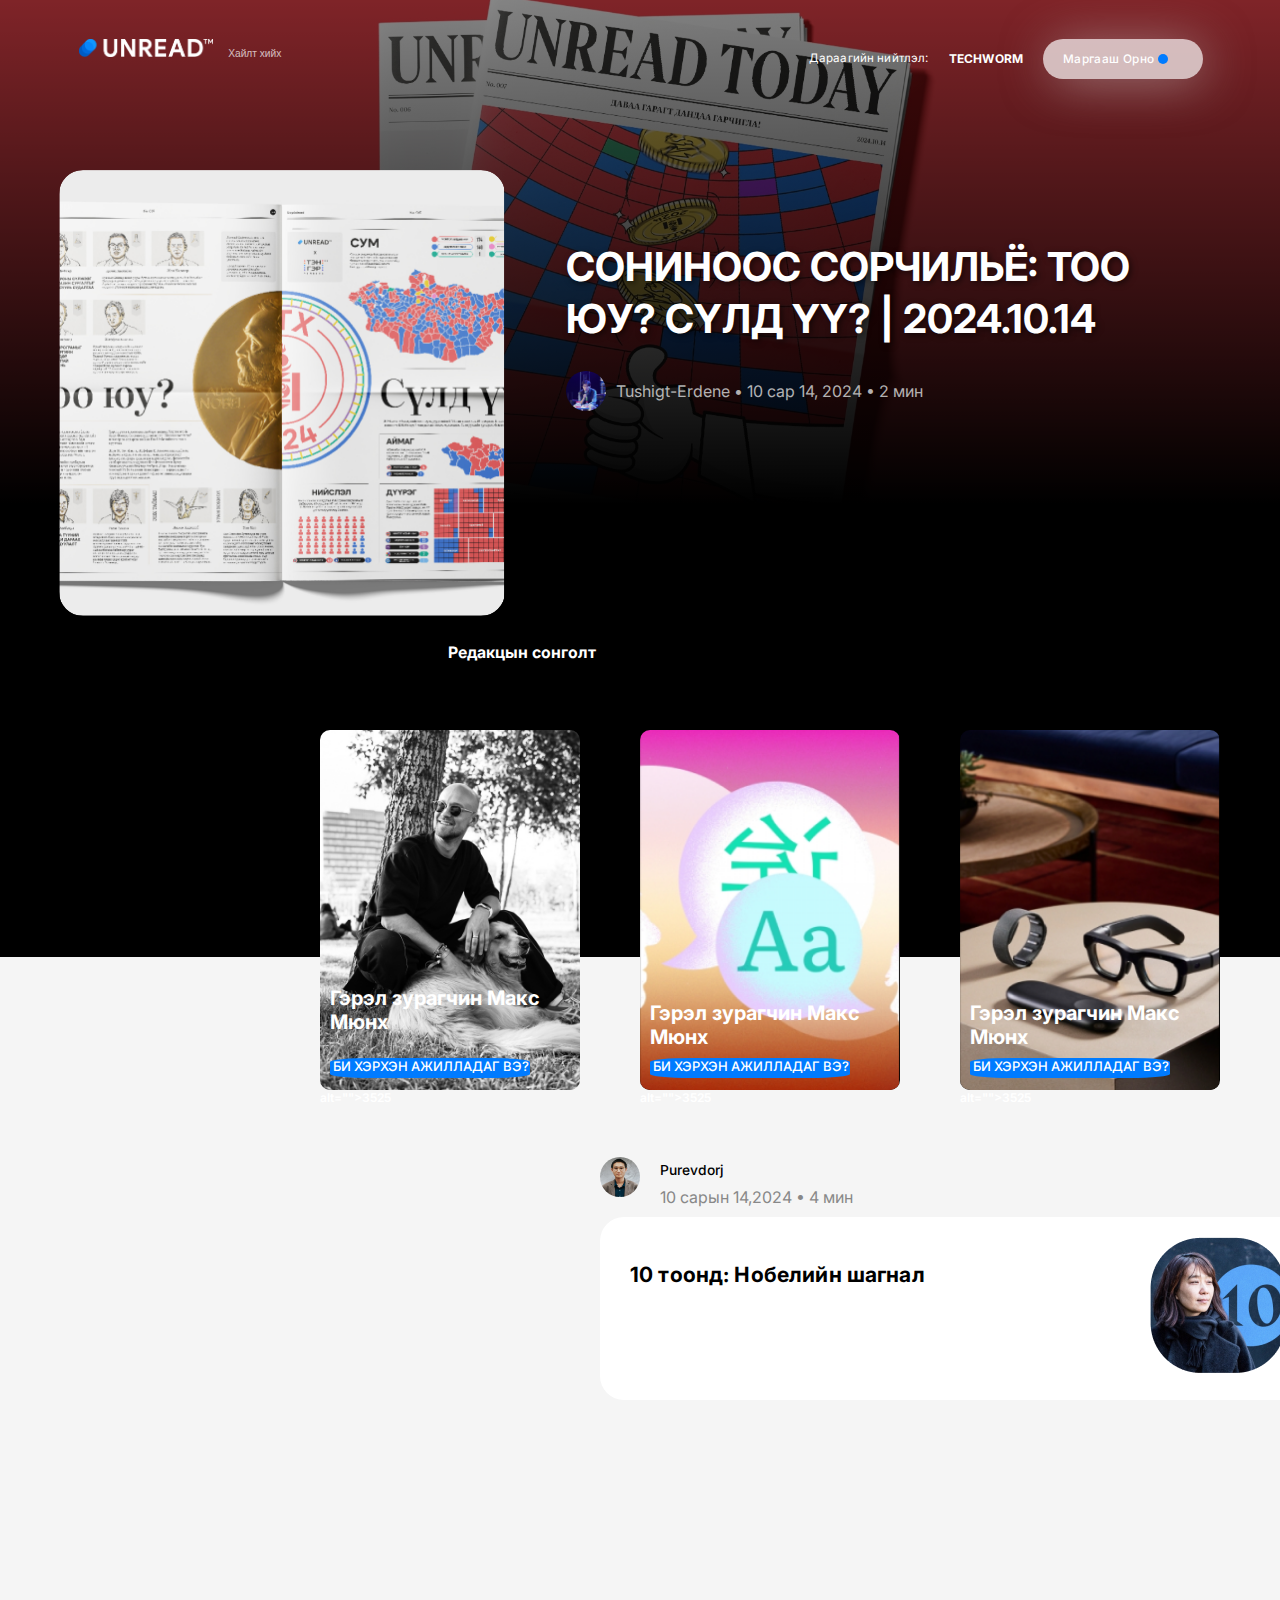
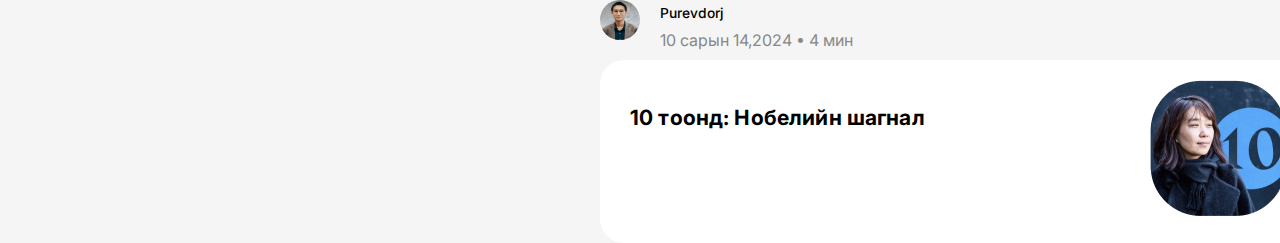
==== index.html @ 6dad9b0e "update" ====
<!DOCTYPE html>
<html lang="en">
<head>
    <link rel="preconnect" href="https://fonts.googleapis.com">
<link rel="preconnect" href="https://fonts.gstatic.com" crossorigin>
<link href="https://fonts.googleapis.com/css2?family=Inter:ital,opsz,wght@0,14..32,100..900;1,14..32,100..900&display=swap" rel="stylesheet">
    <meta charset="UTF-8">
    <meta name="viewport" content="width=device-width, initial-scale=1.0">
    <title>Hero Section</title>
    <link rel="stylesheet" href="unread.css">
    <style> 
    @import url('https://fonts.googleapis.com/css2?family=Inter:ital,opsz,wght@0,14..32,100..900;1,14..32,100..900&display=swap'); </style>
</head>
<body>
    <section class="hero">
        <div class="hero-overlay"></div>
        <div class="navbar">
            <div class="menu"> <img src="/images/menu.png" alt=""> </div>
            <div class="logo"> <img src="/images/logo.png" alt=""> </div>
            <div class="search-container"> <input type="text" class="search-bar" placeholder="Хайлт хийх"></div>
                  <div class="text"> <p>Дараагийн нийтлэл:</p>
                   <h6>TECHWORM</h6>
                   <div class="pill-container">
                    <div class="pill-text">Маргааш Орно</div>
                    <div class="blue-dot"></div>
                </div>
                        <div class="social">
                            <a href="FB Link" class="fab fa-facebook"></a>
                            <img src="/images/ig.png" id="ig" a href="https://www.instagram.com/unreadtoday/">
                            <img src="/images/tw.png" id="tw">
                   </div>
                </div>

        </div>
        <div class="hero-content">
            <div class="hero-image">
                <img src="/images/news.png" alt="">
            </div>
            <div class="hero-text">
                <p></p>
                <h1>СОНИНООС СОРЧИЛЬЁ: ТОО ЮУ? СҮЛД ҮҮ? | 2024.10.14</h1>
                <div class="author-info">
                    <img class="author-avatar" src="/images/author.jpg" alt="Author Avatar">
                    <p class="author">Tushigt-Erdene • 10 сар 14, 2024 • 2 мин</p>
                </div>
            </div>
        </div>
    </section>
    <section class="editor-choice">
        <h1>Редакцын сонголт</h1>
        <div class="choice-container">
        <div class="choice"> 
            <img src="/images/choice2.jpg" alt="">
            <div class="choice-views"> </div>
            <div class="choice-comment"></div>
            <div class="choice-title"><h2> Гэрэл зурагчин Макс Мюнх </h2> </div>
            <div class="choice-category"><h3> БИ ХЭРХЭН АЖИЛЛАДАГ ВЭ? </h3> </div>
        </div>
        <div class="choice"> 
            <img src="/images/Div [cover] (1).png" alt="">
            <div class="choice-views"> alt="">3525 </div>
            <div class="choice-comment"></div>
            <div class="choice-title"><h2> Гэрэл зурагчин Макс Мюнх </h2> </div>
            <div class="choice-category"><h3> БИ ХЭРХЭН АЖИЛЛАДАГ ВЭ? </h3> </div>
        </div>
        <div class="choice"> 
            <img src="/images/Div [cover] (2).png" alt="">
            <div class="choice-views"> alt="">3525 </div>
            <div class="choice-comment"></div>
            <div class="choice-title"><h2> Гэрэл зурагчин Макс Мюнх </h2> </div>
            <div class="choice-category"><h3> БИ ХЭРХЭН АЖИЛЛАДАГ ВЭ? </h3> </div>
        </div>
        <div class="choice"> 
            <img src="/images/Div [cover] (3).png" alt="">
            <div class="choice-views"> alt="">3525 </div>
            <div class="choice-comment"></div>
            <div class="choice-title"><h2> Гэрэл зурагчин Макс Мюнх </h2> </div>
            <div class="choice-category"><h3> БИ ХЭРХЭН АЖИЛЛАДАГ ВЭ? </h3> </div>
        </div>
        <div class="choice"> 
            <img src="/images/choice2.jpg" alt="">
            <div class="choice-views"> alt="">3525 </div>
            <div class="choice-comment"></div>
            <div class="choice-title"><h2> Гэрэл зурагчин Макс Мюнх </h2> </div>
            <div class="choice-category"><h3> БИ ХЭРХЭН АЖИЛЛАДАГ ВЭ? </h3> </div>
        </div>
        <div class="choice"> 
            <img src="/images/choice2.jpg" alt="">
            <div class="choice-views"> </div>
            <div class="choice-comment"></div>
            <div class="choice-title"><h2> Гэрэл зурагчин Макс Мюнх </h2> </div>
            <div class="choice-category"><h3> БИ ХЭРХЭН АЖИЛЛАДАГ ВЭ? </h3> </div>
        </div>
        </div>

    </section>
    <div class="main-feed">
    <main class="feed">
        <div class="author-name">Purevdorj</div>
          <div class="Date">10 сарын 14,2024 • 4 мин</div>
            <div class="author2"> <img src="/images/author2.jpeg" alt="">  </div>
            <div class="feed-content"> <h1> 10 тоонд: Нобелийн шагнал </h1> <img src="/images/author3.png" alt=""> </div>

    </main>
    <main class="feed">
        <div class="author-name">Purevdorj</div>
          <div class="Date">10 сарын 14,2024 • 4 мин</div>
            <div class="author2"> <img src="/images/author2.jpeg" alt="">  </div>
            <div class="feed-content"> <h1> 10 тоонд: Нобелийн шагнал </h1> <img src="/images/author3.png" alt=""> </div>
    </div>
</body>
</html>
---- unread.css ----
* {
    margin: 1;
    padding: 0;
    box-sizing: border-box;
}

body {
    font-family: Inter;
    margin: 0;
    padding: 0;
    background: #f5f5f5;
    width: 100%;
    overflow-x: hidden;

}

.hero {
    position: relative;
    background: linear-gradient(to bottom, rgba(0, 0, 0, 0) 0%, rgba(0, 0, 0, 0) 100%), url('/images/too.jpg') no-repeat center center/cover;
    height: 630.4px;
    display: flex;
    justify-content: center;
    align-items: center;
    width: 100%;

}

.hero-overlay {
        position: absolute;
        top: 0;
        left: 0;
        width: 100%;
        height: 100%;
        background: linear-gradient(to top, rgba(0, 0, 0, 10)10%, rgba(0,0,0,10)20%, rgba(0, 0, 0, 0)170%);
        z-index: 1;
 }

.hero-content {
    position: relative;
    display: flex;
    justify-content: space-between;
    align-items: center;
    z-index: 1;
    width: 90%;
    max-width: 1200px;
}
.navbar {
    display: flex;
    margin-top: -500px;
    margin-left: -1450px;
    position: absolute;
    z-index: 1;
}
.menu {
    margin-left: 460px;

}
.logo img {
    margin-left: 100px;
    margin-bottom: 30px;
    width: 134.38px;
    height: 18px;
    
}
.text {
    display: flex;
    justify-content: left;
    position: absolute;
    margin-left: 1300px;
}
.text p {
    display: flex;
    font: Inter;
    font-weight: 400;
    font-size: 11.6px;
    letter-spacing: 0.15px;
    color: #ffffff;
    width: 140px;
    margin-top: 12px;
    margin-left: 10px;



}
.text h5 {
    display: flex;
    width: 142px;
    height: 40px;
    font-weight: 500;
    font-size: 11.8px;
    line-height: 24px;
    color: #ffffff;
    border: #cfcfcf;
    border-radius: 30px;
    margin-left: 40px;
    margin-top: 10px;
    
 
}
.text h6 {
    margin-top: 10px;
    width: 74px;
    height: 20px;
    width: 600;
    font-size: 12px;
    line-height: 20px;
    letter-spacing: 0.15px;
    color: #ffffff;
    margin-left: 0px;

}
.pill-container {
    display: flex;
    align-items: center;
    padding: 10px 20px;
    width: 160px;
    height: 40px;
    margin-left: 20px;
    margin-top: 0px;
    background-color: rgba(255, 255, 255, 0.7);
    border-radius: 50px;
    box-shadow: 0 4px 6px rgba(0, 0, 0, 0.1);
    opacity: 100%;   box-shadow: 4px 4px 50px -4px #D1D1D199;
}

.blue-dot {
    margin-left: 3px;
    width: 10px;
    height: 10px;
    background-color: #007BFF;
    border-radius: 50%;
    animation: flash 1s infinite;
}

.pill-text {
    opacity: 1;
    color: #ffffff;
    font-weight: 500;
    font-size: 11.8px;
    line-height: 24px;
    letter-spacing: 0.4px;
    font-family: Inter;
}

@keyframes flash {
    0% { opacity: 1; }
    50% { opacity: 0; }
    100% { opacity: 1; }
}
.social {
    margin-left: 120px;
    display: inline-flex;
    justify-content: space-between;
    gap: 10px
}
.social img {
    width: 20px;
    height: 20px;
}
    
.hero-image {
    width: 446px;
    height: 446px;
    overflow: hidden;
    display: flex;
    margin: -5px;
    margin-top: 150px;
    border-radius: 24px;
}
.search-container {
    position: relative;
    left: px;

}
.search-bar {
    width: 118px;
    height: 20px;
    padding: 15px;
    font-size: 10.2px;
    background-color: transparent;
    color: #333;
    outline: none;
    line-height: 20px;
    border: none;
}
.search-bar::placeholder {
    color: #ffffff;
    opacity: 0.7;
}
.hero-image:hover img {
    transform: scale(1.1);
    position: relative;

   
}
.hero-image img {
    transition: all ease 1s;
    width: 100%;
    height: auto;
    border-radius: 24px;
}

.hero-text {
    max-width: 650px;
}

.hero-text h1 {
    font-size: 40px;
    font-weight: 700;
    line-height: 1.3;
    margin-bottom: 20px;
    text-shadow: 2px 2px 6px rgba(0, 0, 0, 0.6);
    color: white;
}

.author-info {
    display: flex;
    align-items: center;
    margin-top: 20px;
}

.author-avatar {
    width: 40px;
    height: 40px;
    border-radius: 50%;
    margin-right: 10px;
}

.author {
    font-size: 16px;
    color: #cfcfcf;
    opacity: 0.85;
}

.editor-choice {
    display: flex;
    background-color: black;
    height: 327px;
    width: 100%;

}
.choice-container {
    justify-content: space-around;
    gap: 0px;
    margin-top: 15px;
    display: flex;
    overflow-x: scroll;
    margin: auto;
    z-index: 5;
    height: 1000px;
    width: 1500px;
    height: 1000x;
    overflow-y: hidden;
    
}
.choice {
    display: flex;
    position: relative;
    display: inline-block;
}
.choice img{
    display: block;
    display: flex;
    width: 260px;
    height: 360px;
    border-radius: 10px;
    display: flex;
    margin-top: 100px;
    max-width: 100%;
    object-fit: cover;
    margin-left: 320px;
    background-color: black
}
.choice img:hover {
}
.editor-choice h1 {
    display: flex;
    position: absolute;
    justify-content: center;
    width: 244px;
    height: 24px;
    margin-left:400px;
    font-weight: 700;
    font-size: 15.8px;
    line-height: 24px;
    color: #ffffff

}
.choice-title {
    position: relative;
    display: flex;
}
.choice-title h2 {
    font-size: 20px;
    color: #ffffff;
    position: absolute;
    left: 330px;
    width: 240px;
    bottom: 40px;
    background-size: cover;

        
}
.choice-category {
    display: flex;
    height: 20px;
    width: 60px;
}
.choice-category h3 {
    font-weight: 500;
    position: absolute;
    height: 20px;
    width: 200px;
    left: 330px;
    top: 415px;
    font-size: small;
    color: white;
    background-size: cover;
    padding-left: 3px;
    background-color: #007BFF;
    border-radius: 20%;
}
.choice-views {
    font-weight: 600;
    font-size: 12px;
    color: #ffffff;

}
.choice-views img {

}
.feed {
    justify-content: center;
    margin: auto;
    margin-top: 200px;
    left: 400px;
}
.author-name{
    display: flex;
    margin-left: 250px;
    font-family: Inter;
    font-weight: 500;
    font-size: 13.8px;
    top: 5px;
    left: 10px;
    color: #000000;
    position: absolute;
}
.author2 {
    margin-top: 10px;
    display: flex;
    margin-left: 200px;
    margin-bottom: 20px;

}
.author2 img {
    width: 40px;
    height: 40px;
    border-radius: 50%;
    top: 5px;
    left: 200px;
    z-index: 2;
    bottom: 200spx;

}
.feed {
    position: relative;
}
.Date {
    font-size: 16px;
    color: #888888;
    position: absolute;
    top: 30px;
    left: 260px;
}
.feed-content {
    position: relative;
    margin-left: 200px;
    display: flex;
    justify-content: left;
    background-color: white;
    width: 739px;
    height: 183px;
    border-radius: 24px;
}
.feed-content h1 {
    top: 30px;
    position: absolute;
    font-weight: 700;
    font-size: 21.1px;
    letter-spacing: 0.15px;
    color: #000000;
    left: 30px;
}
.feed-content img {
    position: absolute;
    left: 550px;
    top: 20px;

}
.feed-content:hover {
    cursor: pointer;
    box-shadow: black 40px;
}
.feed {
    justify-content: center;
    margin: auto;
    margin-top: 200px;
    left: 400px;
}
.author-name{
    display: flex;
    margin-left: 250px;
    font-family: Inter;
    font-weight: 500;
    font-size: 13.8px;
    top: 5px;
    left: 10px;
    color: #000000;
    position: absolute;
}
.author2 {
    margin-top: 10px;
    display: flex;
    margin-left: 200px;
    margin-bottom: 20px;

}
.author2 img {
    width: 40px;
    height: 40px;
    border-radius: 50%;
    top: 5px;
    left: 200px;
    z-index: 2;
    bottom: 200spx;

}
.feed {
    position: relative;
}
.Date {
    font-size: 16px;
    color: #888888;
    position: absolute;
    top: 30px;
    left: 260px;
}
.feed-content {
    position: relative;
    margin-left: 200px;
    display: flex;
    justify-content: left;
    background-color: white;
    width: 739px;
    height: 183px;
    border-radius: 24px;
}
.feed-content h1 {
    top: 30px;
    position: absolute;
    font-weight: 700;
    font-size: 21.1px;
    letter-spacing: 0.15px;
    color: #000000;
    left: 30px;
}
.feed-content img {
    position: absolute;
    left: 550px;
    top: 20px;

}
.feed-content:hover {
    cursor: pointer;
    box-shadow: black 40px;
}
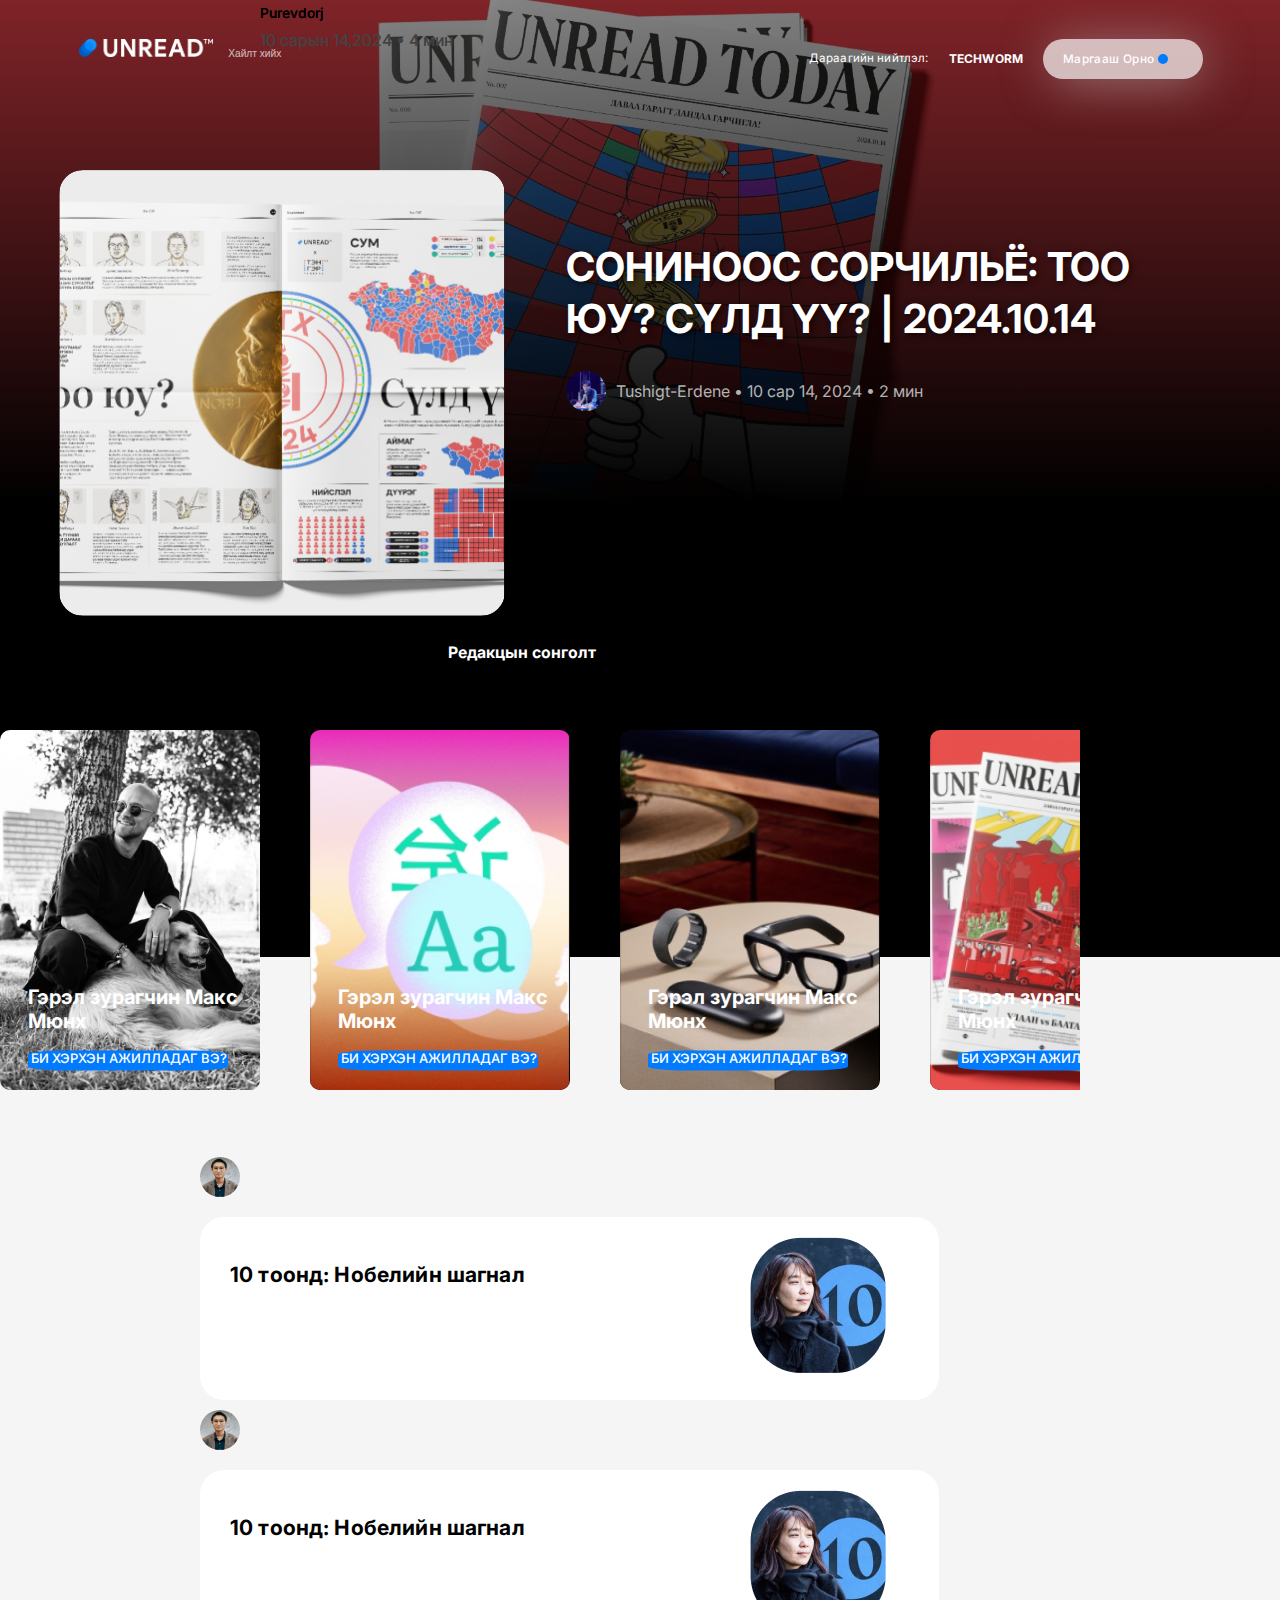
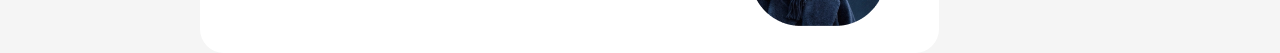
==== commit 1f4858fa: "update" ====
--- a/index.html
+++ b/index.html
@@ -51,58 +51,51 @@
         <div class="choice-container">
         <div class="choice"> 
             <img src="/images/choice2.jpg" alt="">
-            <div class="choice-views"> </div>
-            <div class="choice-comment"></div>
-            <div class="choice-title"><h2> Гэрэл зурагчин Макс Мюнх </h2> </div>
-            <div class="choice-category"><h3> БИ ХЭРХЭН АЖИЛЛАДАГ ВЭ? </h3> </div>
+            <div class="choice-title"><h2> Гэрэл зурагчин Макс Мюнх </h2> 
+             <h3> БИ ХЭРХЭН АЖИЛЛАДАГ ВЭ? </h3> </div>
         </div>
         <div class="choice"> 
             <img src="/images/Div [cover] (1).png" alt="">
-            <div class="choice-views"> alt="">3525 </div>
-            <div class="choice-comment"></div>
-            <div class="choice-title"><h2> Гэрэл зурагчин Макс Мюнх </h2> </div>
-            <div class="choice-category"><h3> БИ ХЭРХЭН АЖИЛЛАДАГ ВЭ? </h3> </div>
+            <div class="choice-title"><h2> Гэрэл зурагчин Макс Мюнх </h2> 
+             <h3> БИ ХЭРХЭН АЖИЛЛАДАГ ВЭ? </h3> </div>
         </div>
         <div class="choice"> 
             <img src="/images/Div [cover] (2).png" alt="">
-            <div class="choice-views"> alt="">3525 </div>
-            <div class="choice-comment"></div>
-            <div class="choice-title"><h2> Гэрэл зурагчин Макс Мюнх </h2> </div>
-            <div class="choice-category"><h3> БИ ХЭРХЭН АЖИЛЛАДАГ ВЭ? </h3> </div>
+            <div class="choice-title"><h2> Гэрэл зурагчин Макс Мюнх </h2> 
+             <h3> БИ ХЭРХЭН АЖИЛЛАДАГ ВЭ? </h3> </div>
         </div>
         <div class="choice"> 
             <img src="/images/Div [cover] (3).png" alt="">
-            <div class="choice-views"> alt="">3525 </div>
-            <div class="choice-comment"></div>
-            <div class="choice-title"><h2> Гэрэл зурагчин Макс Мюнх </h2> </div>
-            <div class="choice-category"><h3> БИ ХЭРХЭН АЖИЛЛАДАГ ВЭ? </h3> </div>
+            <div class="choice-title"><h2> Гэрэл зурагчин Макс Мюнх </h2> 
+             <h3> БИ ХЭРХЭН АЖИЛЛАДАГ ВЭ? </h3> </div>
+        </div>
+        <div class="choice"> 
+            <img src="/images/iphone.jpg" alt="">
+            <div class="choice-title"><h2> Гэрэл зурагчин Макс Мюнх </h2> 
+             <h3> БИ ХЭРХЭН АЖИЛЛАДАГ ВЭ? </h3> </div>
         </div>
         <div class="choice"> 
             <img src="/images/choice2.jpg" alt="">
-            <div class="choice-views"> alt="">3525 </div>
-            <div class="choice-comment"></div>
-            <div class="choice-title"><h2> Гэрэл зурагчин Макс Мюнх </h2> </div>
-            <div class="choice-category"><h3> БИ ХЭРХЭН АЖИЛЛАДАГ ВЭ? </h3> </div>
+            <div class="choice-title"><h2> Гэрэл зурагчин Макс Мюнх </h2> 
+             <h3> БИ ХЭРХЭН АЖИЛЛАДАГ ВЭ? </h3> </div>
         </div>
         <div class="choice"> 
             <img src="/images/choice2.jpg" alt="">
-            <div class="choice-views"> </div>
-            <div class="choice-comment"></div>
-            <div class="choice-title"><h2> Гэрэл зурагчин Макс Мюнх </h2> </div>
-            <div class="choice-category"><h3> БИ ХЭРХЭН АЖИЛЛАДАГ ВЭ? </h3> </div>
+            <div class="choice-title"><h2> Гэрэл зурагчин Макс Мюнх </h2> 
+             <h3> БИ ХЭРХЭН АЖИЛЛАДАГ ВЭ? </h3> </div>
         </div>
         </div>
 
     </section>
     <div class="main-feed">
-    <main class="feed">
+    <main class="feed-right">
         <div class="author-name">Purevdorj</div>
           <div class="Date">10 сарын 14,2024 • 4 мин</div>
             <div class="author2"> <img src="/images/author2.jpeg" alt="">  </div>
             <div class="feed-content"> <h1> 10 тоонд: Нобелийн шагнал </h1> <img src="/images/author3.png" alt=""> </div>
 
     </main>
-    <main class="feed">
+    <main class="feed-left">
         <div class="author-name">Purevdorj</div>
           <div class="Date">10 сарын 14,2024 • 4 мин</div>
             <div class="author2"> <img src="/images/author2.jpeg" alt="">  </div>
--- a/unread.css
+++ b/unread.css
@@ -240,35 +240,54 @@
 
 }
 .choice-container {
-    justify-content: space-around;
-    gap: 0px;
+    justify-content: space-between;
+    gap: 50px;
     margin-top: 15px;
     display: flex;
-    overflow-x: scroll;
+    overflow-x: auto;
     margin: auto;
     z-index: 5;
-    height: 1000px;
-    width: 1500px;
-    height: 1000x;
+    max-height: 500px;
+    max-width: 1400px;
     overflow-y: hidden;
     
 }
+.choice-container:last-child {
+    margin-right: 200px
+}
+
+::-webkit-scrollbar {
+    position: absolute;
+    bottom: 100px;
+    width: 10px;  
+    height: 10px; 
+}
+
+::-webkit-scrollbar-thumb {
+    background-color: #0073e6;  
+    border-radius: 10px;        
+    border: 2px solid #f0f2f5; 
+}
+
+::-webkit-scrollbar-track {
+    background-color: #f0f2f5;  
+}
+
+::-webkit-scrollbar-thumb:hover {
+    background-color: #005bb5;  
+}
+
 .choice {
-    display: flex;
-    position: relative;
-    display: inline-block;
+    flex: 1;
+    position: relative;
 }
 .choice img{
-    display: block;
-    display: flex;
     width: 260px;
     height: 360px;
     border-radius: 10px;
     display: flex;
     margin-top: 100px;
-    max-width: 100%;
     object-fit: cover;
-    margin-left: 320px;
     background-color: black
 }
 .choice img:hover {
@@ -287,31 +306,23 @@
 
 }
 .choice-title {
-    position: relative;
-    display: flex;
+    margin-left: 330px;
+    position: absolute;
+    top: 50%;
+    left: 50%;
+    transform: translate(-180%, 95%);
 }
 .choice-title h2 {
     font-size: 20px;
     color: #ffffff;
-    position: absolute;
-    left: 330px;
     width: 240px;
-    bottom: 40px;
-    background-size: cover;
-
-        
-}
-.choice-category {
-    display: flex;
-    height: 20px;
-    width: 60px;
-}
-.choice-category h3 {
+
+    background-size: cover;       
+}
+.choice-title h3 {
     font-weight: 500;
-    position: absolute;
     height: 20px;
     width: 200px;
-    left: 330px;
     top: 415px;
     font-size: small;
     color: white;
@@ -320,16 +331,7 @@
     background-color: #007BFF;
     border-radius: 20%;
 }
-.choice-views {
-    font-weight: 600;
-    font-size: 12px;
-    color: #ffffff;
-
-}
-.choice-views img {
-
-}
-.feed {
+.feed-right {
     justify-content: center;
     margin: auto;
     margin-top: 200px;
@@ -363,9 +365,7 @@
     bottom: 200spx;
 
 }
-.feed {
-    position: relative;
-}
+
 .Date {
     font-size: 16px;
     color: #888888;
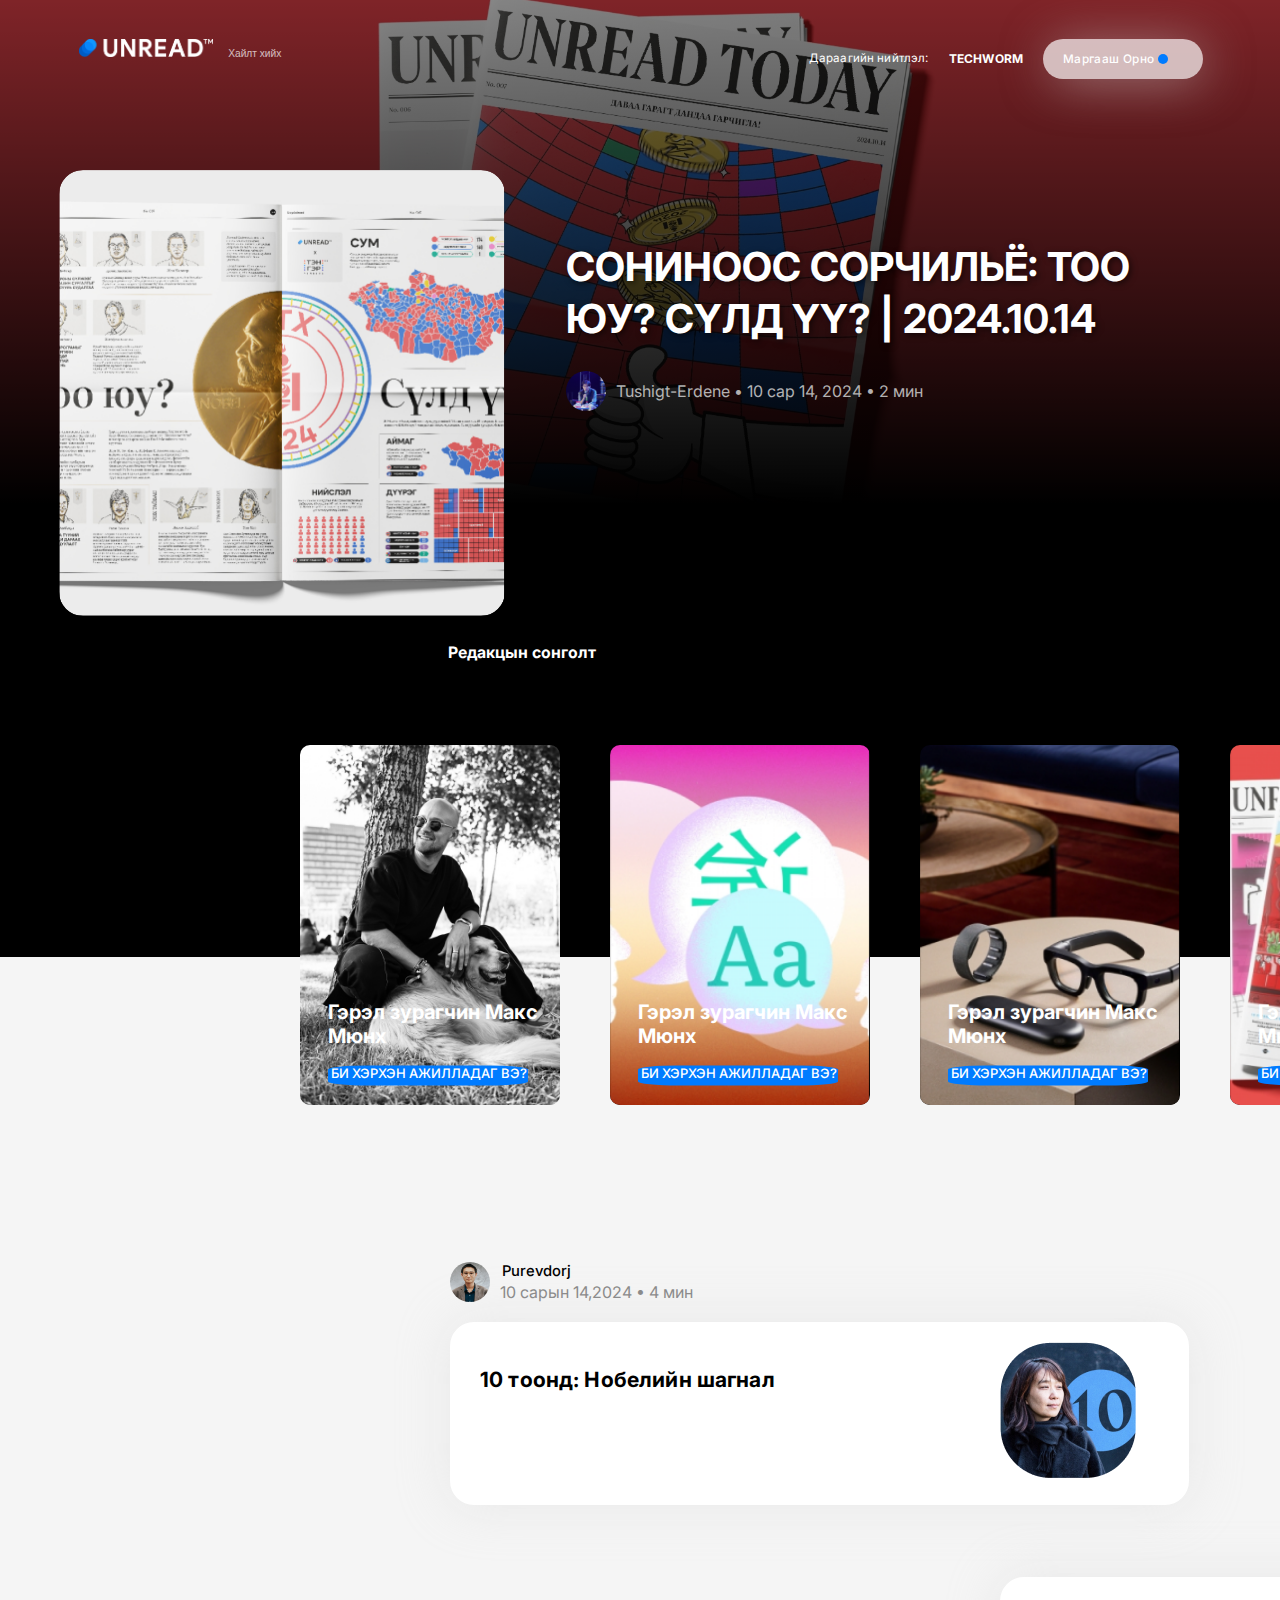
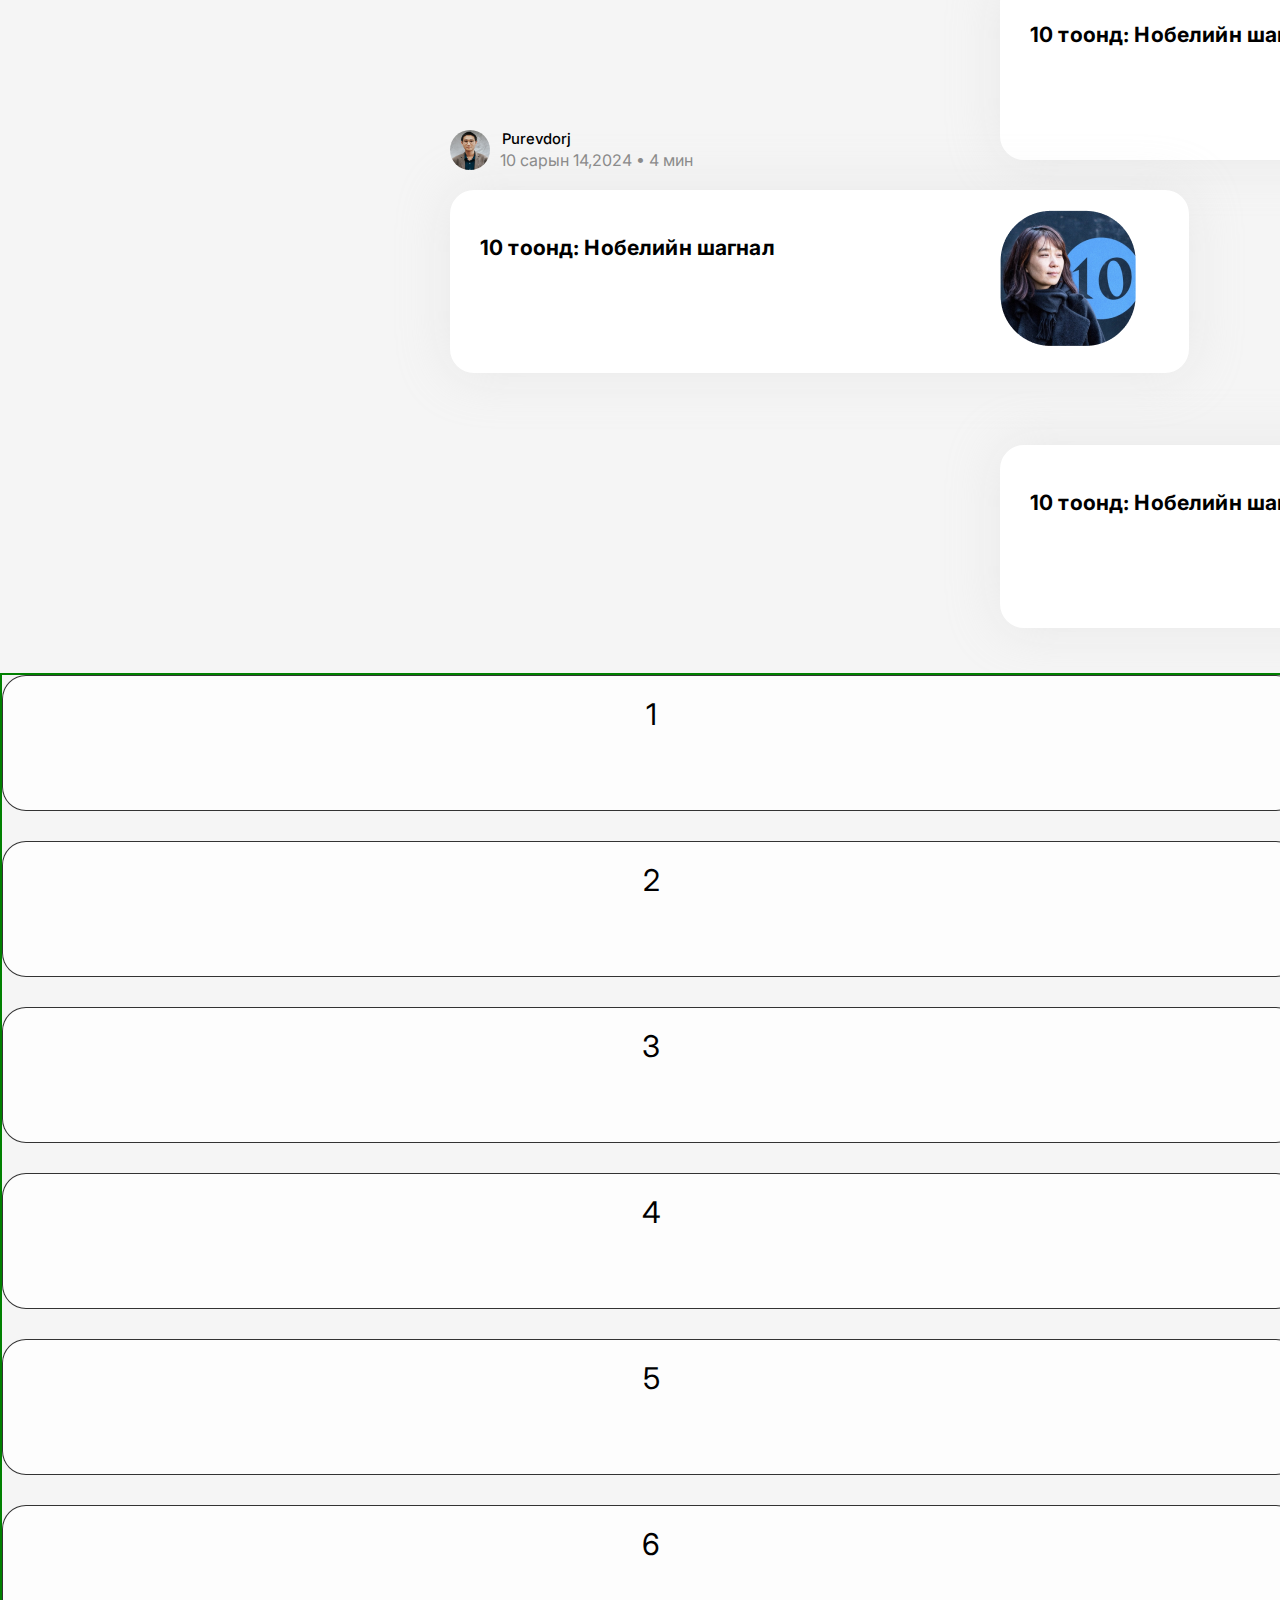
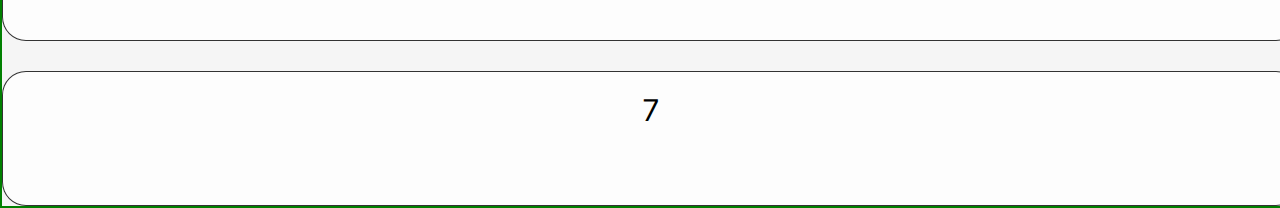
==== commit 5ff16b1c: "update" ====
--- a/index.html
+++ b/index.html
@@ -87,19 +87,53 @@
         </div>
 
     </section>
+    <section class="feed"> 
     <div class="main-feed">
+ 
     <main class="feed-right">
-        <div class="author-name">Purevdorj</div>
-          <div class="Date">10 сарын 14,2024 • 4 мин</div>
-            <div class="author2"> <img src="/images/author2.jpeg" alt="">  </div>
-            <div class="feed-content"> <h1> 10 тоонд: Нобелийн шагнал </h1> <img src="/images/author3.png" alt=""> </div>
-
+        <div class="author-info"></div>
+        <div class="author-nameR">Purevdorj</div>
+          <div class="DateR">10 сарын 14,2024 • 4 мин</div>
+            <div class="authorR"> <img src="/images/author2.jpeg" alt="">  </div>
+            <div class="feed-contentR"> <h1> 10 тоонд: Нобелийн шагнал </h1> <img src="/images/author3.png" alt=""> </div>
     </main>
     <main class="feed-left">
         <div class="author-name">Purevdorj</div>
-          <div class="Date">10 сарын 14,2024 • 4 мин</div>
+          <div class="DateL">10 сарын 14,2024 • 4 мин</div>
             <div class="author2"> <img src="/images/author2.jpeg" alt="">  </div>
             <div class="feed-content"> <h1> 10 тоонд: Нобелийн шагнал </h1> <img src="/images/author3.png" alt=""> </div>
-    </div>
-</body>
-</html>
+    </main>
+
+        <main class="feed-right">
+        <div class="author-info"></div>
+        <div class="author-nameR">Purevdorj</div>
+          <div class="DateR">10 сарын 14,2024 • 4 мин</div>
+            <div class="authorR"> <img src="/images/author2.jpeg" alt="">  </div>
+            <div class="feed-contentR"> <h1> 10 тоонд: Нобелийн шагнал </h1> <img src="/images/author3.png" alt=""> </div>
+    </main>
+
+    <main class="feed-left">
+        <div class="author-name">Purevdorj</div>
+          <div class="DateL">10 сарын 14,2024 • 4 мин</div>
+            <div class="author2"> <img src="/images/author2.jpeg" alt="">  </div>
+            <div class="feed-content"> <h1> 10 тоонд: Нобелийн шагнал </h1> <img src="/images/author3.png" alt=""> </div>
+    </main>
+</div>
+</section>
+<div class="grid-container">
+    <div class="grid-item">1</div>
+    <div class="grid-item">2</div>
+    <div class="grid-item">3</div>
+    <div class="grid-item">4</div>
+    <div class="grid-item">5</div>
+    <div class="grid-item">6</div>
+    <div class="grid-item">7</div>
+
+
+
+
+</div>
+
+
+</div>
+
--- a/unread.css
+++ b/unread.css
@@ -237,25 +237,28 @@
     background-color: black;
     height: 327px;
     width: 100%;
+    align-content: center;
 
 }
 .choice-container {
+    position: absolute;
     justify-content: space-between;
     gap: 50px;
     margin-top: 15px;
     display: flex;
     overflow-x: auto;
-    margin: auto;
+    margin-right: 600px;
+    margin-left: 300px;
     z-index: 5;
     max-height: 500px;
-    max-width: 1400px;
+    max-width: 1600px;
     overflow-y: hidden;
     
+    
 }
 .choice-container:last-child {
-    margin-right: 200px
-}
-
+
+}
 ::-webkit-scrollbar {
     position: absolute;
     bottom: 100px;
@@ -330,30 +333,30 @@
     padding-left: 3px;
     background-color: #007BFF;
     border-radius: 20%;
-}
-.feed-right {
-    justify-content: center;
-    margin: auto;
-    margin-top: 200px;
-    left: 400px;
+} 
+.main-feed {
+    margin-top: 100px;
+    position: relative;
+}
+.feed-left {
+    position: relative;
+    left: 250px;
 }
 .author-name{
     display: flex;
     margin-left: 250px;
     font-family: Inter;
     font-weight: 500;
-    font-size: 13.8px;
-    top: 5px;
-    left: 10px;
+    font-size: 14.8px;
+    left: 2px;
     color: #000000;
     position: absolute;
 }
 .author2 {
-    margin-top: 10px;
+    margin-top: 2px;
     display: flex;
     margin-left: 200px;
     margin-bottom: 20px;
-
 }
 .author2 img {
     width: 40px;
@@ -362,16 +365,15 @@
     top: 5px;
     left: 200px;
     z-index: 2;
-    bottom: 200spx;
-
-}
-
-.Date {
+    bottom: 200px;
+}
+
+.DateL {
+    position: absolute;
     font-size: 16px;
     color: #888888;
-    position: absolute;
-    top: 30px;
-    left: 260px;
+    left: 250px;
+    top: 20px;
 }
 .feed-content {
     position: relative;
@@ -382,6 +384,8 @@
     width: 739px;
     height: 183px;
     border-radius: 24px;
+    box-shadow: 0px 0px 50px 4px #D1D1D14D;
+    
 }
 .feed-content h1 {
     top: 30px;
@@ -398,55 +402,44 @@
     top: 20px;
 
 }
-.feed-content:hover {
-    cursor: pointer;
-    box-shadow: black 40px;
-}
-.feed {
-    justify-content: center;
-    margin: auto;
-    margin-top: 200px;
-    left: 400px;
-}
-.author-name{
-    display: flex;
-    margin-left: 250px;
+.feed-right {
+    position: relative;
+    top: 500px;
+    left: 800px;
+}
+.author-nameR{
     font-family: Inter;
     font-weight: 500;
-    font-size: 13.8px;
-    top: 5px;
-    left: 10px;
+    font-size: 14.8px;
+    left: 760px;
     color: #000000;
     position: absolute;
-}
-.author2 {
-    margin-top: 10px;
-    display: flex;
+    bottom: 225px;
+}
+.authorR {
+    margin-top: 2px;
     margin-left: 200px;
     margin-bottom: 20px;
-
-}
-.author2 img {
+}
+.authorR img {
+    position: absolute;
     width: 40px;
     height: 40px;
     border-radius: 50%;
-    top: 5px;
-    left: 200px;
+    bottom: 50px;
+    left: 850px;
     z-index: 2;
-    bottom: 200spx;
-
-}
-.feed {
-    position: relative;
-}
-.Date {
+    bottom: 200px;
+}
+
+.DateR {
+    position: absolute;
     font-size: 16px;
     color: #888888;
-    position: absolute;
-    top: 30px;
-    left: 260px;
-}
-.feed-content {
+    left: 630px;
+    bottom: 200px;
+}
+.feed-contentR {
     position: relative;
     margin-left: 200px;
     display: flex;
@@ -455,8 +448,10 @@
     width: 739px;
     height: 183px;
     border-radius: 24px;
-}
-.feed-content h1 {
+    box-shadow: 0px 0px 50px 4px #D1D1D14D;
+    ;
+}
+.feed-contentR h1 {
     top: 30px;
     position: absolute;
     font-weight: 700;
@@ -465,13 +460,41 @@
     color: #000000;
     left: 30px;
 }
-.feed-content img {
+.feed-contentR img {
     position: absolute;
     left: 550px;
     top: 20px;
 
 }
-.feed-content:hover {
-    cursor: pointer;
-    box-shadow: black 40px;
-}+.author-info {
+
+}
+
+.feed-right2 {
+    position: relative;
+    top: 500px;
+    left: 800px;
+}
+
+.grid-container {
+    position: relative;
+    gap: 30px;
+    top: 300px;
+    margin: auto;
+    border: 2px solid green;
+    height: 1135px;
+    width: 1302px;
+    display: grid;
+
+    
+}
+.grid-item {
+  background-color: rgba(255, 255, 255, 0.8);
+  border: 1px solid rgba(0, 0, 0, 0.8);
+  padding: 20px;
+  font-size: 30px;
+  text-align: center;
+  border-radius: 24px;
+}
+
+
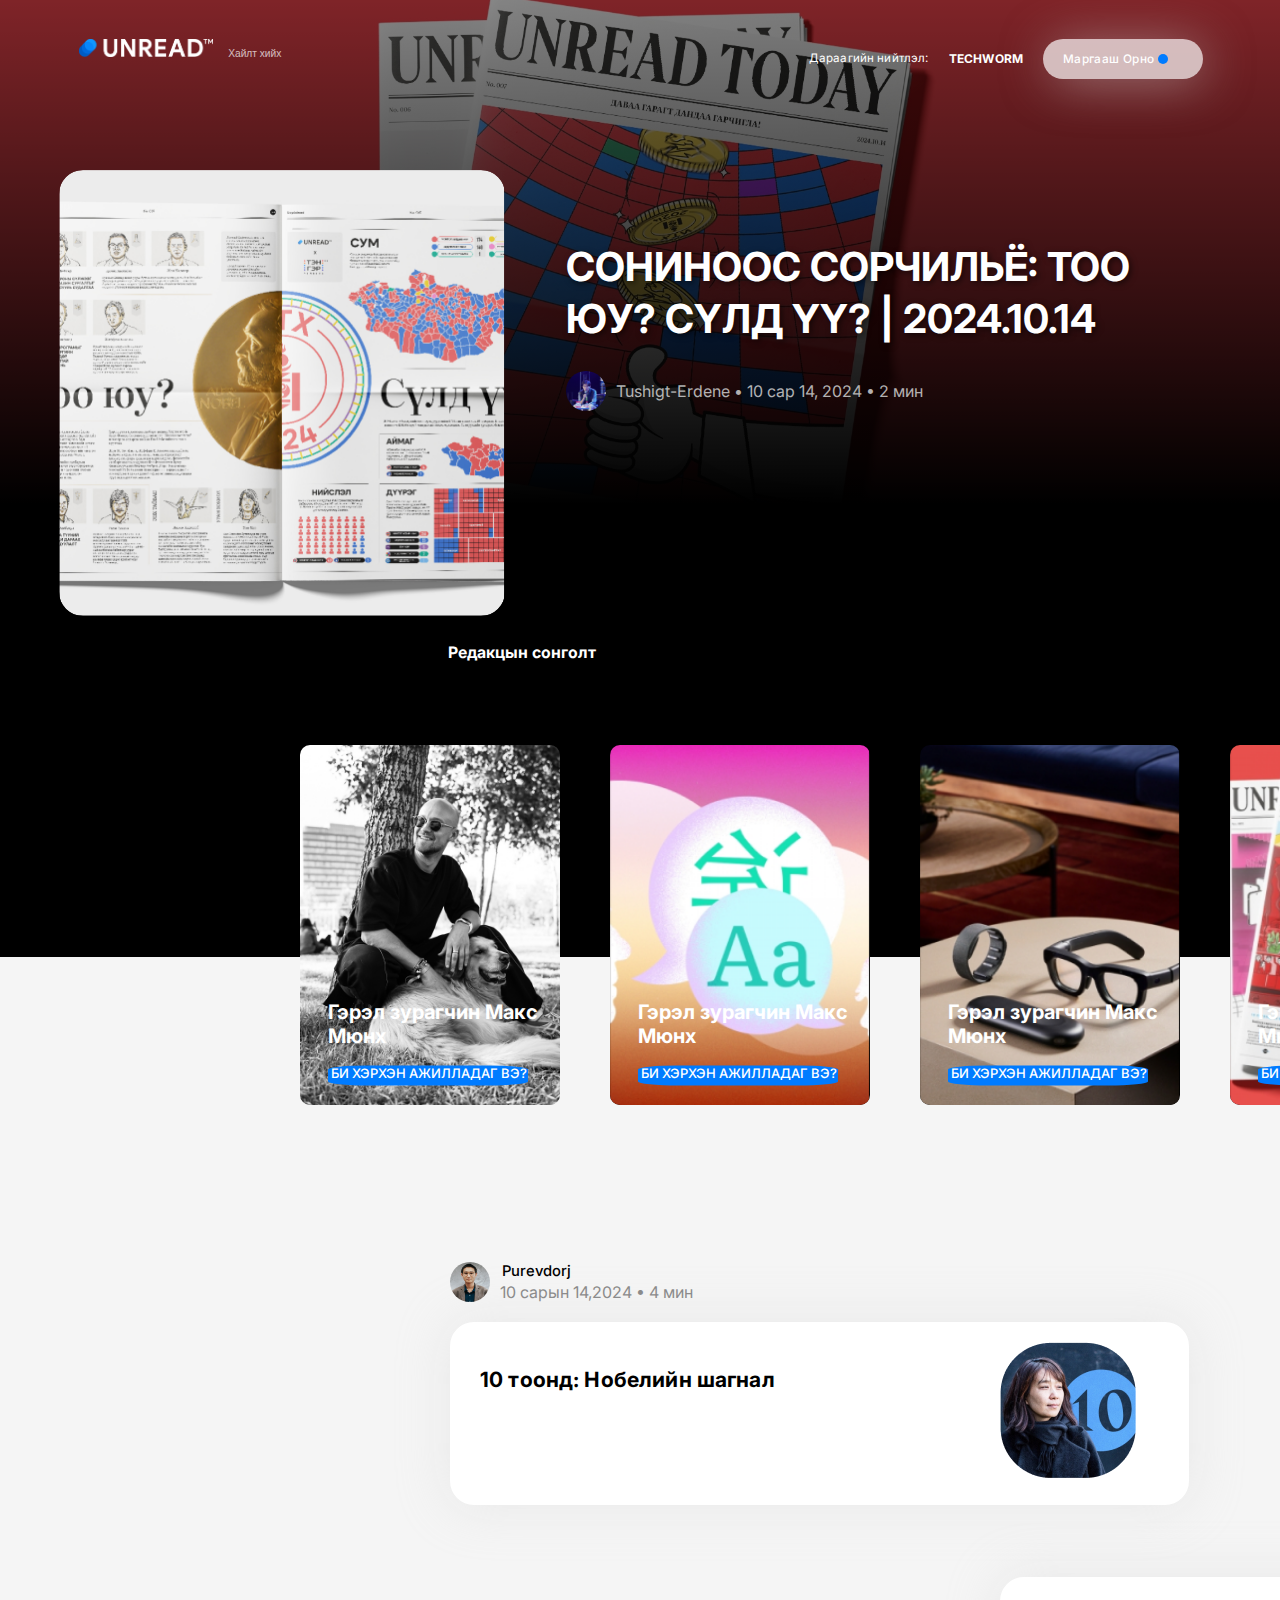
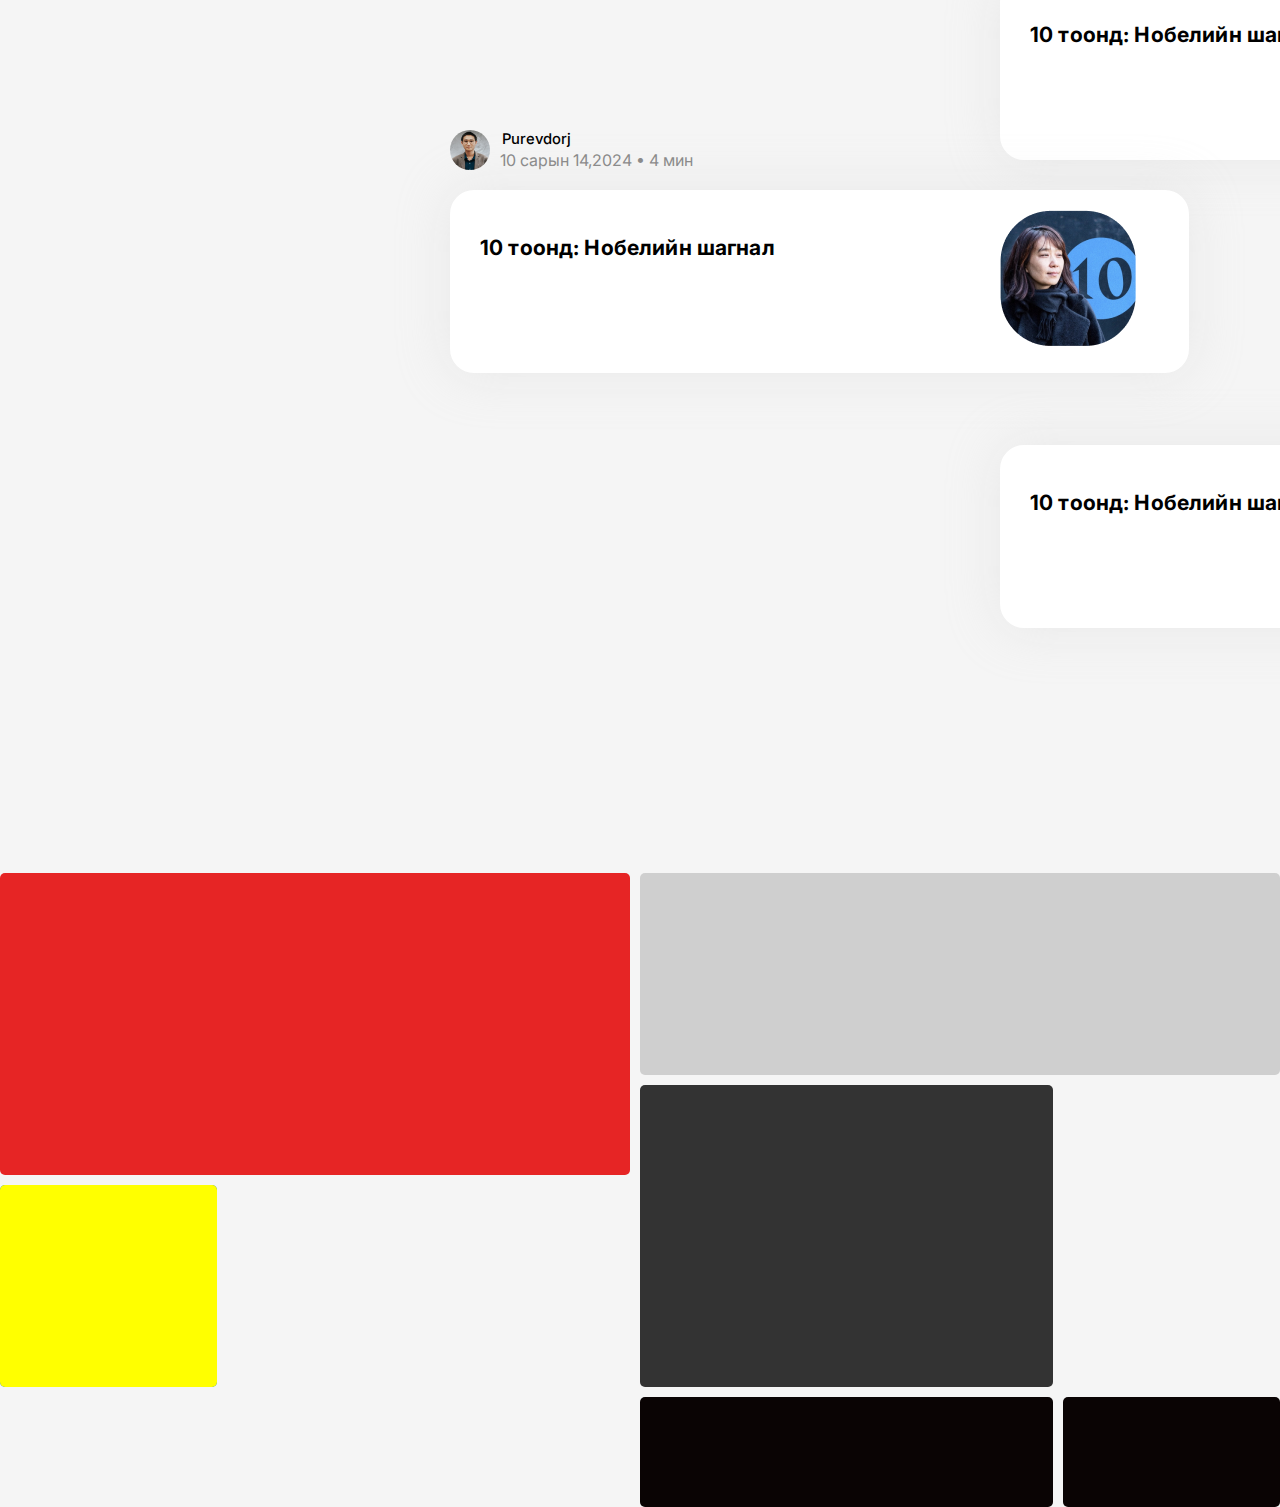
==== commit bac5f032: "update" ====
--- a/index.html
+++ b/index.html
@@ -121,13 +121,13 @@
 </div>
 </section>
 <div class="grid-container">
-    <div class="grid-item">1</div>
-    <div class="grid-item">2</div>
-    <div class="grid-item">3</div>
-    <div class="grid-item">4</div>
-    <div class="grid-item">5</div>
-    <div class="grid-item">6</div>
-    <div class="grid-item">7</div>
+    <div class="item item1"></div>
+    <div class="item item2"></div>
+    <div class="item item3"></div>
+    <div class="item item4"></div>
+    <div class="item item5"></div>
+    <div class="item item6"></div>
+    <div class="item item7"></div>
 
 
 
--- a/unread.css
+++ b/unread.css
@@ -477,24 +477,60 @@
 }
 
 .grid-container {
-    position: relative;
-    gap: 30px;
-    top: 300px;
+    grid-template-areas: "left left right right2 "
+                         "left1 left2 right3 right4"; 
     margin: auto;
-    border: 2px solid green;
-    height: 1135px;
-    width: 1302px;
+    margin-top: 500px;
     display: grid;
-
-    
-}
-.grid-item {
-  background-color: rgba(255, 255, 255, 0.8);
-  border: 1px solid rgba(0, 0, 0, 0.8);
-  padding: 20px;
-  font-size: 30px;
-  text-align: center;
-  border-radius: 24px;
-}
-
-
+    width: 1,135 px ;
+   height: 633.9px ;
+   top: 98px;
+   left: -19px;
+   gap: 0px;
+   opacity: 0px;
+    grid-template-rows: 100px, 100px, 100px, 100px, 100px, 100px, 100px;
+    grid-template-columns: 100px, 100px, 100px, 100px, 100px, 100px, 100px;
+    grid-gap: 10px; /* Space between each item */
+
+  
+}
+  
+  .item {
+    padding: 10px;
+    border-radius: 5px;
+    background-color: #0a0404;
+  }
+  .item1 {
+    grid-row: 1 / 4 ;
+    grid-column: 1 / 4;
+    background-color: #e62525;
+  }
+  .item2 {
+    grid-row: 4 / 6 ;
+    grid-column: 1 / 2 ;
+    background-color: #0073e6;
+  }
+  .item3 {
+    grid-row: 4 / 6 ;
+    grid-column: 1 / 2 ;
+    background-color: yellow;
+  }
+  .item4 {
+    grid-row: 1 / 3 ;
+    grid-column: 4 / 7 ;
+    background-color: #cfcfcf;
+  }
+  .item5 {
+    grid-row: 3/6;
+    grid-column: 4/6;
+    background-color: #333;
+  }
+  .item6 {
+    grid-column: 4/6;
+  }
+
+
+  
+ 
+  
+  
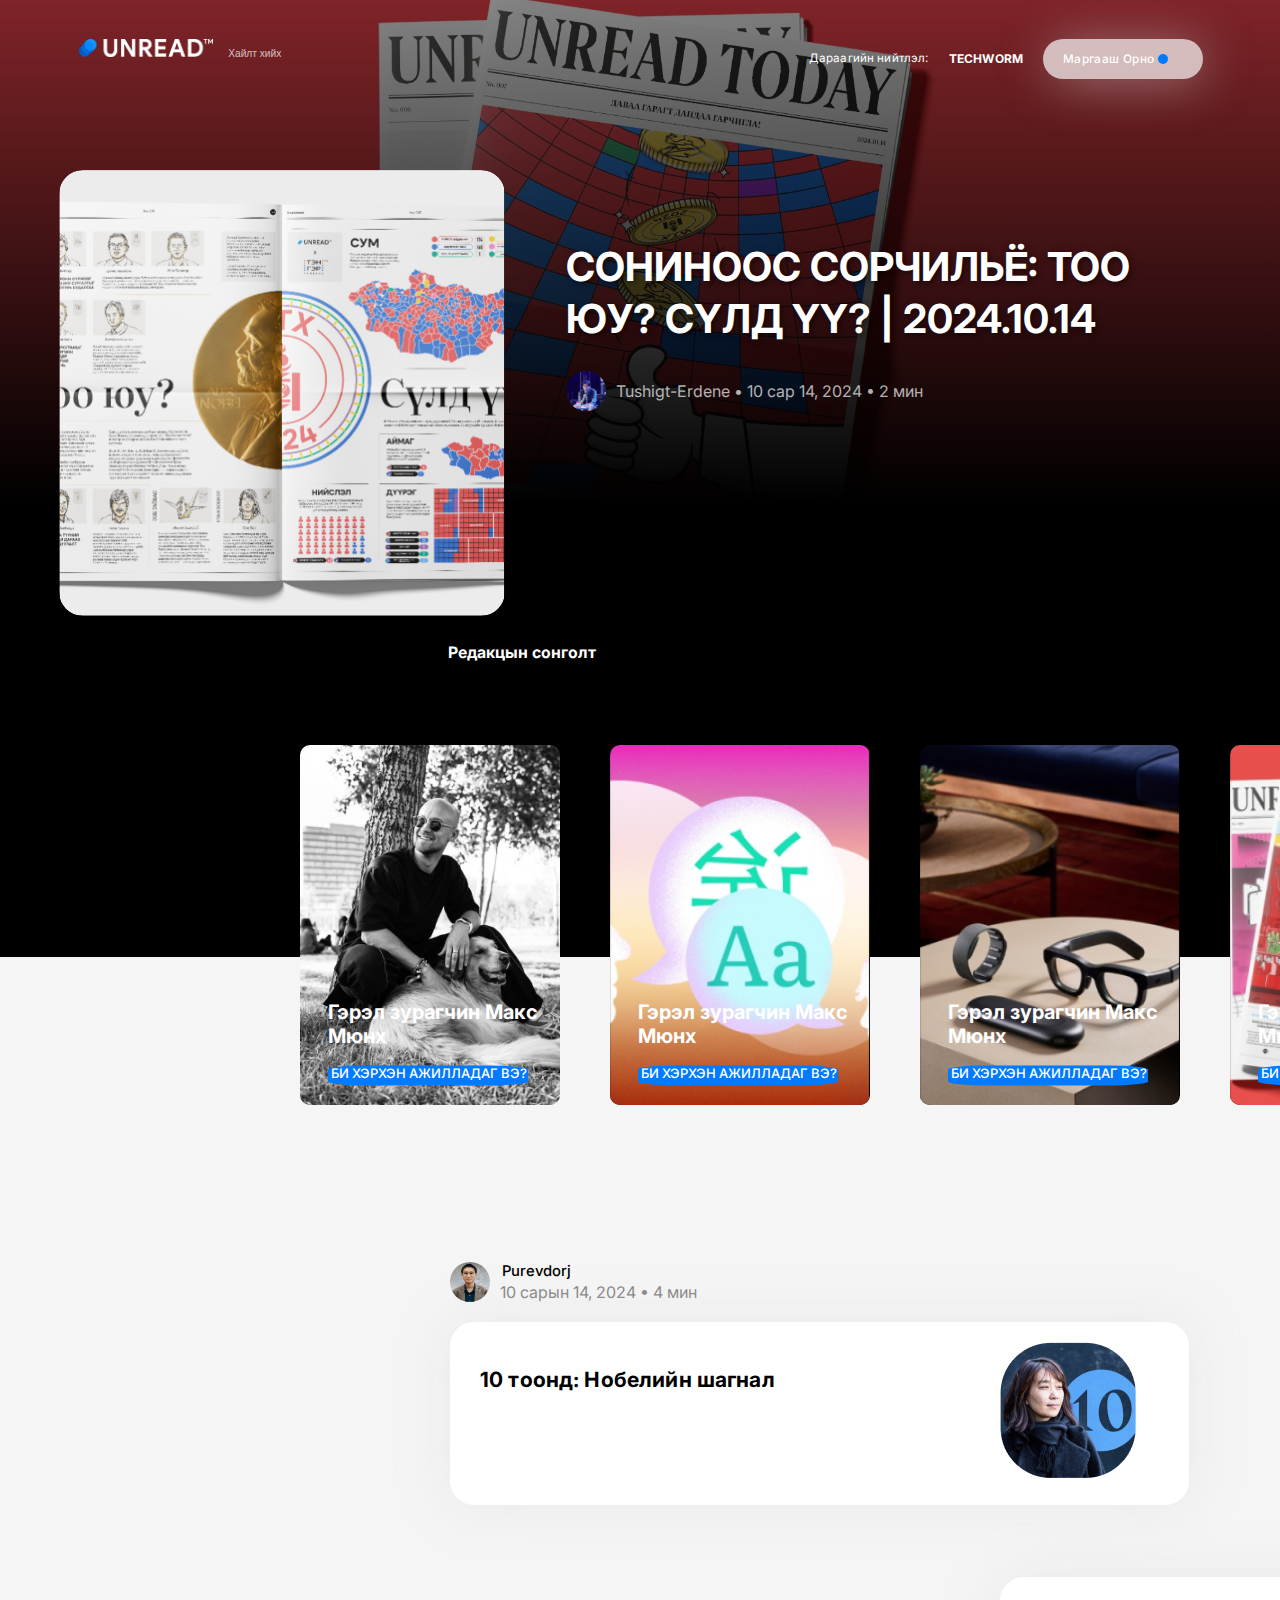
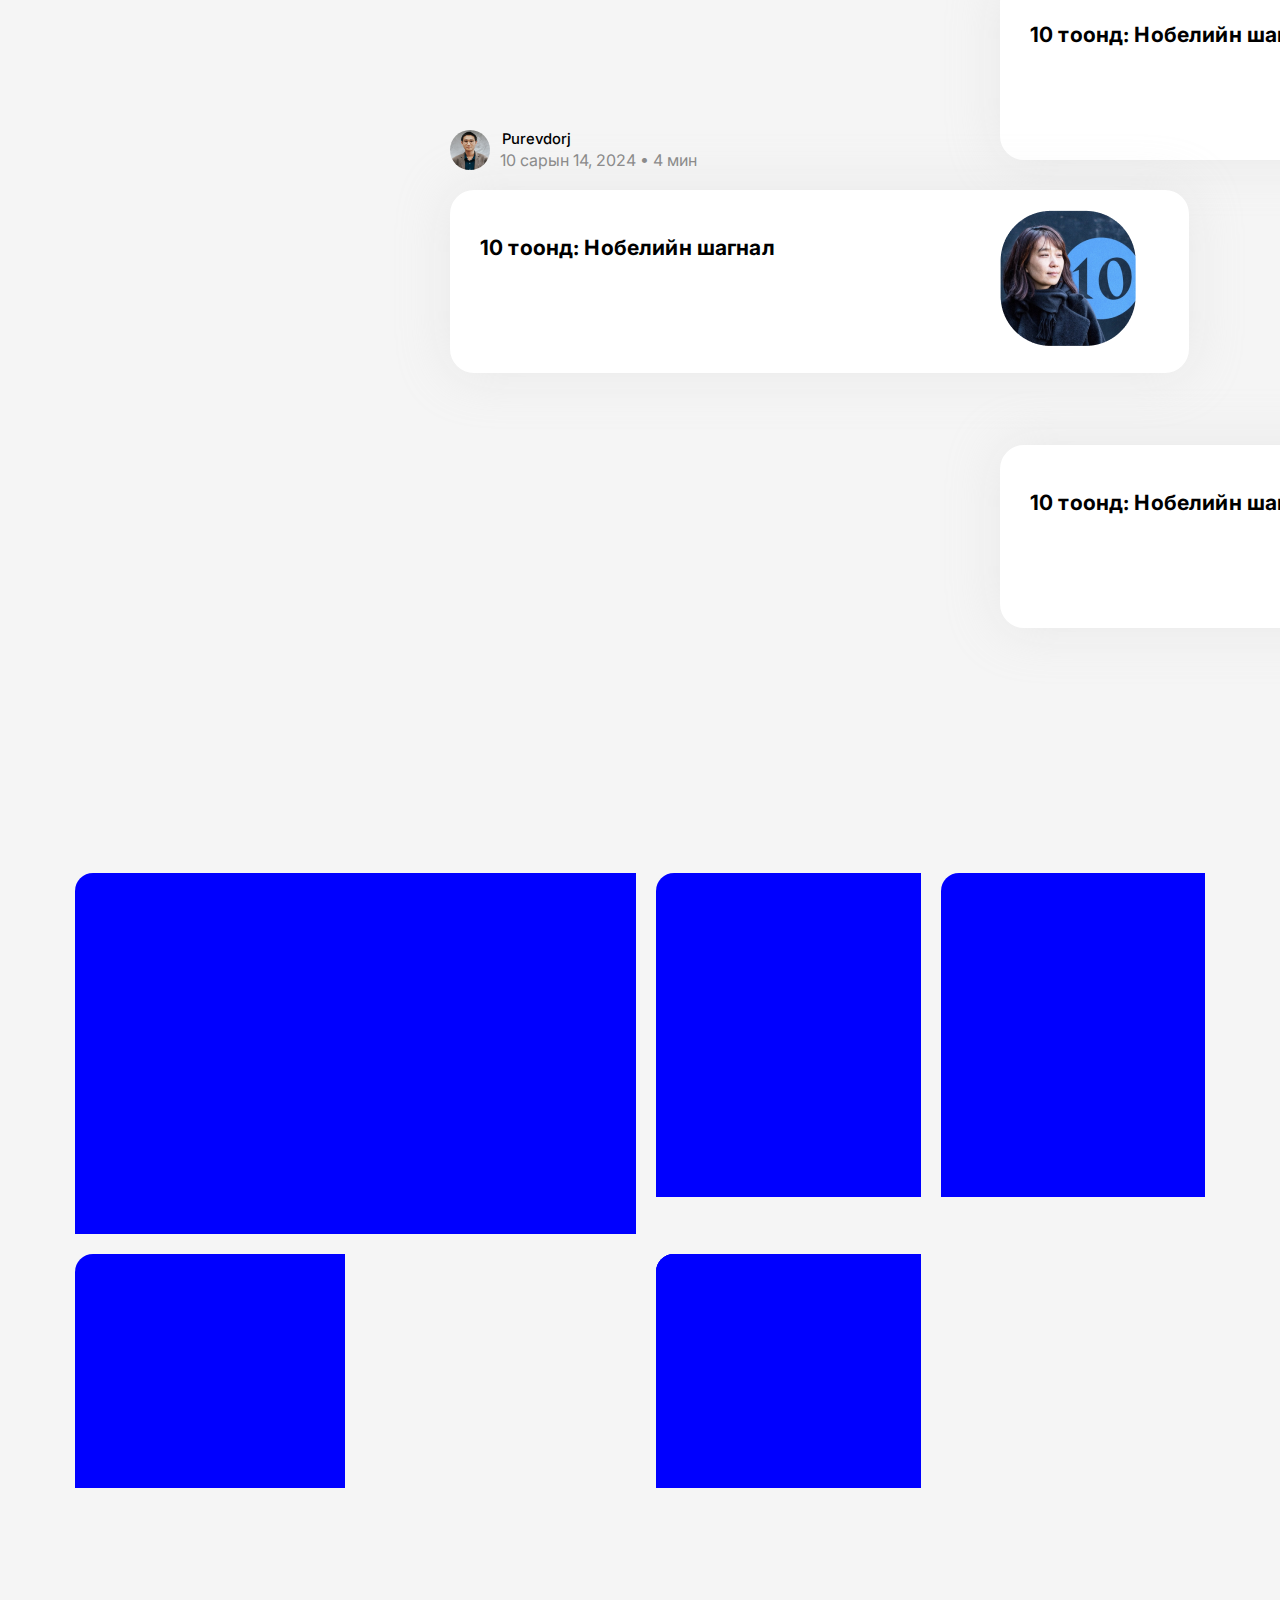
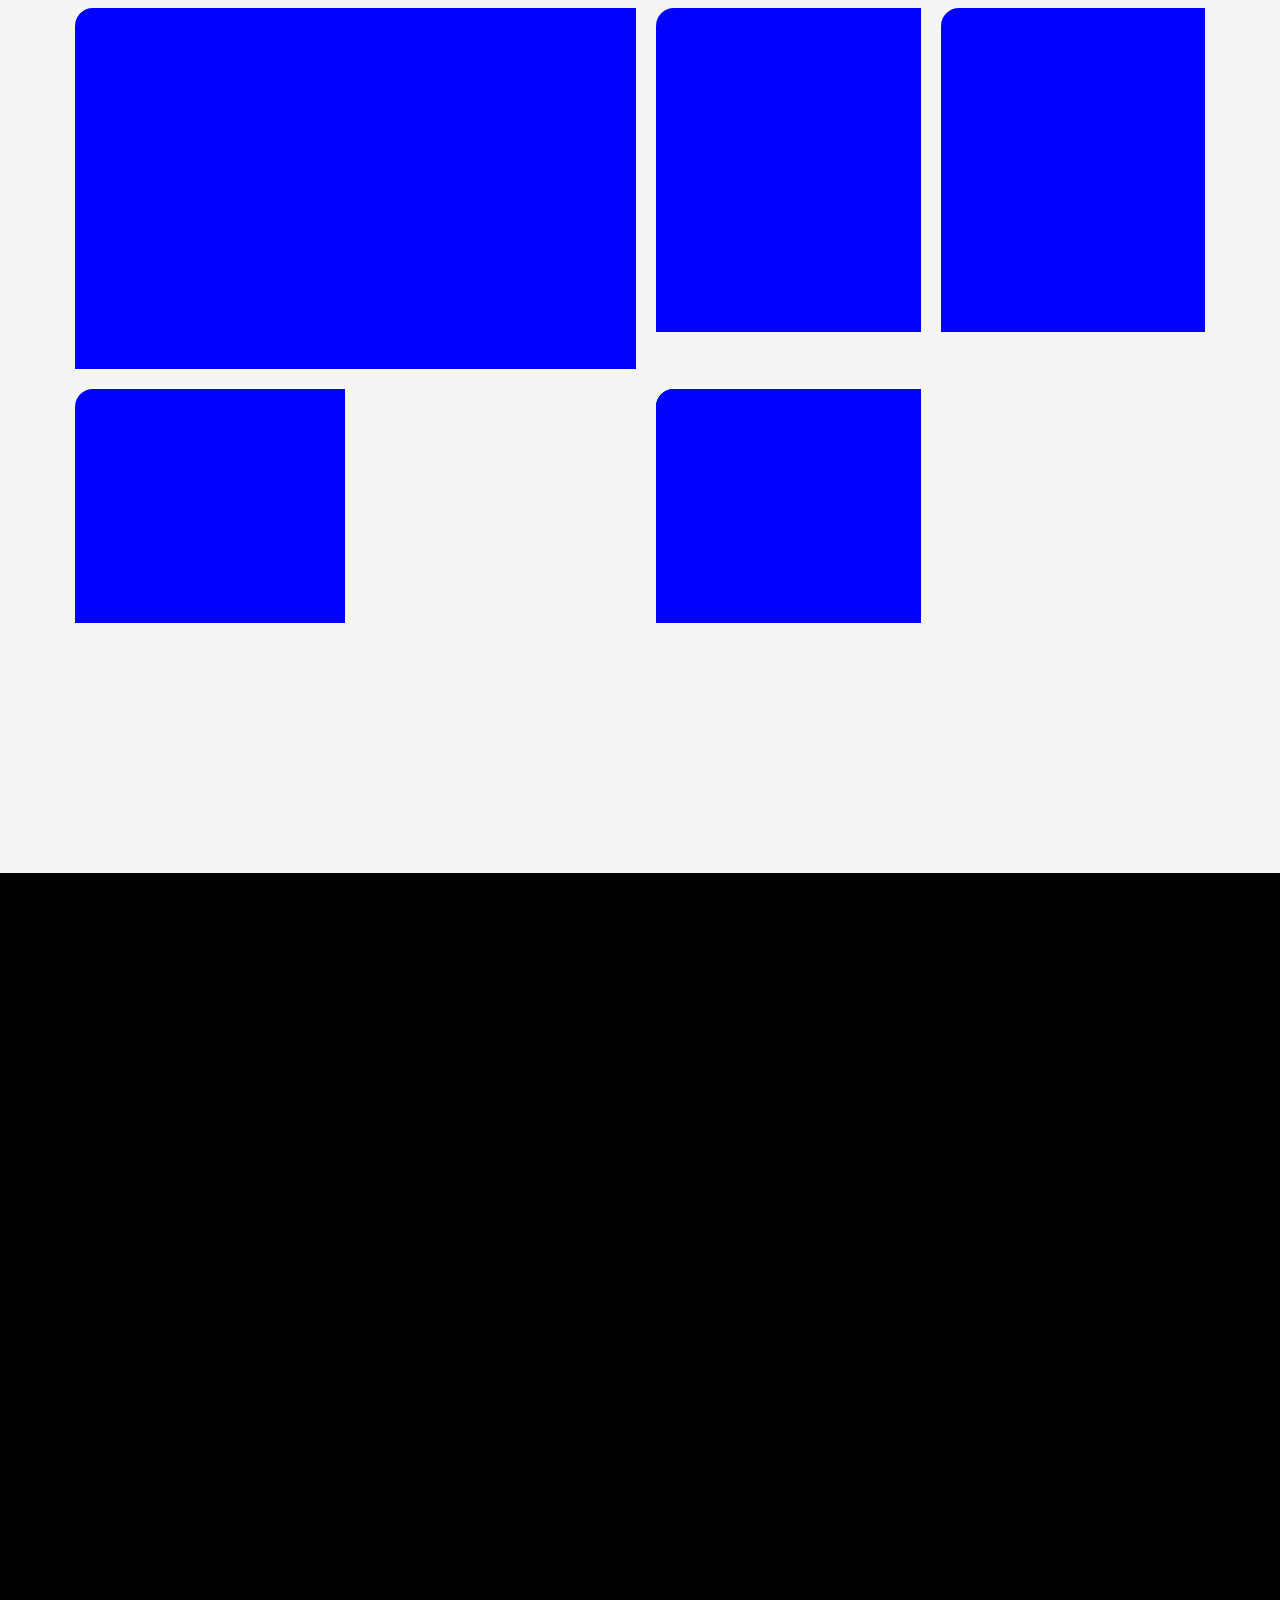
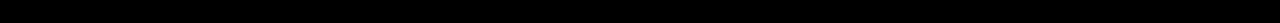
==== commit ee80f610: "update" ====
--- a/index.html
+++ b/index.html
@@ -93,13 +93,13 @@
     <main class="feed-right">
         <div class="author-info"></div>
         <div class="author-nameR">Purevdorj</div>
-          <div class="DateR">10 сарын 14,2024 • 4 мин</div>
+          <div class="DateR">10 сарын 14, 2024 • 4 мин</div>
             <div class="authorR"> <img src="/images/author2.jpeg" alt="">  </div>
             <div class="feed-contentR"> <h1> 10 тоонд: Нобелийн шагнал </h1> <img src="/images/author3.png" alt=""> </div>
     </main>
     <main class="feed-left">
         <div class="author-name">Purevdorj</div>
-          <div class="DateL">10 сарын 14,2024 • 4 мин</div>
+          <div class="DateL">10 сарын 14, 2024 • 4 мин</div>
             <div class="author2"> <img src="/images/author2.jpeg" alt="">  </div>
             <div class="feed-content"> <h1> 10 тоонд: Нобелийн шагнал </h1> <img src="/images/author3.png" alt=""> </div>
     </main>
@@ -107,14 +107,14 @@
         <main class="feed-right">
         <div class="author-info"></div>
         <div class="author-nameR">Purevdorj</div>
-          <div class="DateR">10 сарын 14,2024 • 4 мин</div>
+          <div class="DateR">10 сарын 14, 2024 • 4 мин</div>
             <div class="authorR"> <img src="/images/author2.jpeg" alt="">  </div>
             <div class="feed-contentR"> <h1> 10 тоонд: Нобелийн шагнал </h1> <img src="/images/author3.png" alt=""> </div>
     </main>
 
     <main class="feed-left">
         <div class="author-name">Purevdorj</div>
-          <div class="DateL">10 сарын 14,2024 • 4 мин</div>
+          <div class="DateL">10 сарын 14, 2024 • 4 мин</div>
             <div class="author2"> <img src="/images/author2.jpeg" alt="">  </div>
             <div class="feed-content"> <h1> 10 тоонд: Нобелийн шагнал </h1> <img src="/images/author3.png" alt=""> </div>
     </main>
@@ -128,12 +128,20 @@
     <div class="item item5"></div>
     <div class="item item6"></div>
     <div class="item item7"></div>
-
-
-
-
 </div>
 
+<div class="grid-container2">
+    <div class="item item1"></div>
+    <div class="item item2"></div>
+    <div class="item item3"></div>
+    <div class="item item4"></div>
+    <div class="item item5"></div>
+    <div class="item item6"></div>
+    <div class="item item7"></div>
+</div>
+</body>
 
-</div>
+<footer>
+    <div class="footer-background"></div>
+</footer>
 
--- a/unread.css
+++ b/unread.css
@@ -477,60 +477,107 @@
 }
 
 .grid-container {
-    grid-template-areas: "left left right right2 "
-                         "left1 left2 right3 right4"; 
+    justify-content: center;
+    display: grid;
     margin: auto;
     margin-top: 500px;
-    display: grid;
-    width: 1,135 px ;
-   height: 633.9px ;
    top: 98px;
    left: -19px;
-   gap: 0px;
+   gap: 20px;
    opacity: 0px;
-    grid-template-rows: 100px, 100px, 100px, 100px, 100px, 100px, 100px;
-    grid-template-columns: 100px, 100px, 100px, 100px, 100px, 100px, 100px;
-    grid-gap: 10px; /* Space between each item */
-
-  
-}
-  
+   grid-template-columns: 270.5px 270.5px 264.75px 264.75px;
+   grid-template-rows:  361px 234px;
+}
+.grid-container2 {
+    justify-content: center;
+    display: grid;
+    margin: auto;
+    margin-top: 120px;
+    margin-bottom: 250px;
+   top: 98px;
+   left: -19px;
+   gap: 20px;
+   opacity: 0px;
+   grid-template-columns: 270.5px 270.5px 264.75px 264.75px;
+   grid-template-rows:  361px 234px;
+
+} 
   .item {
     padding: 10px;
     border-radius: 5px;
-    background-color: #0a0404;
+    background-color: blue;
   }
   .item1 {
-    grid-row: 1 / 4 ;
-    grid-column: 1 / 4;
-    background-color: #e62525;
+    grid-row: 1 / 1;
+    grid-column: 1 / 3;
+    gap: 0px;
+    opacity: 0px;
+    border-radius: 18px 0px 0px 0px;
+
   }
   .item2 {
-    grid-row: 4 / 6 ;
-    grid-column: 1 / 2 ;
-    background-color: #0073e6;
+    grid-row: 2 / 2;
+    grid-column: 1/1;
+    opacity: 0px;
+    border-radius: 18px 0px 0px 0px;
+    opacity: 0px;
+
+
   }
+
   .item3 {
-    grid-row: 4 / 6 ;
-    grid-column: 1 / 2 ;
-    background-color: yellow;
+    grid-row: 2/2;
+    grid-column: 3/3;
+    opacity: 0px;
+    border-radius: 18px 0px 0px 0px;
+    opacity: 0px;
   }
+  
   .item4 {
-    grid-row: 1 / 3 ;
-    grid-column: 4 / 7 ;
-    background-color: #cfcfcf;
+    grid-row: 2/2;
+    grid-column: 3/3;
+    top: 19px;
+    gap: 0px;
+    border-radius: 18px 0px 0px 0px;
+    opacity: 0px;
   }
+  
   .item5 {
-    grid-row: 3/6;
-    grid-column: 4/6;
-    background-color: #333;
+    grid-row: 2/2;
+    grid-column: 3/3;
+    top: 19px;
+    left: 19px;
+    gap: 0px;
+    border-radius: 18px 0px 0px 0px;
+    opacity: 0px;
+
   }
-  .item6 {
-    grid-column: 4/6;
-  }
-
-
+ .item6 {
+    grid-row: ;
+    width: 264.75px;
+    height: 323.97px;
+    gap: 0px;
+    opacity: 0px;
+    border-radius: 18px 0px 0px 0px;
+ }
+ .item7 {
+    width: 264.75px;
+    height: 323.97px;
+    gap: 0px;
+    opacity: 0px;
+    border-radius: 18px 0px 0px 0px;
+ }
+ .footer {
+    color: black;
+    background-color: black;
+ }
+ .footer-background {
+    width: auto;
+    height: 750px;
+    background-color: black;
+    color: black;
+ }
+ 
   
  
-  
-  
+  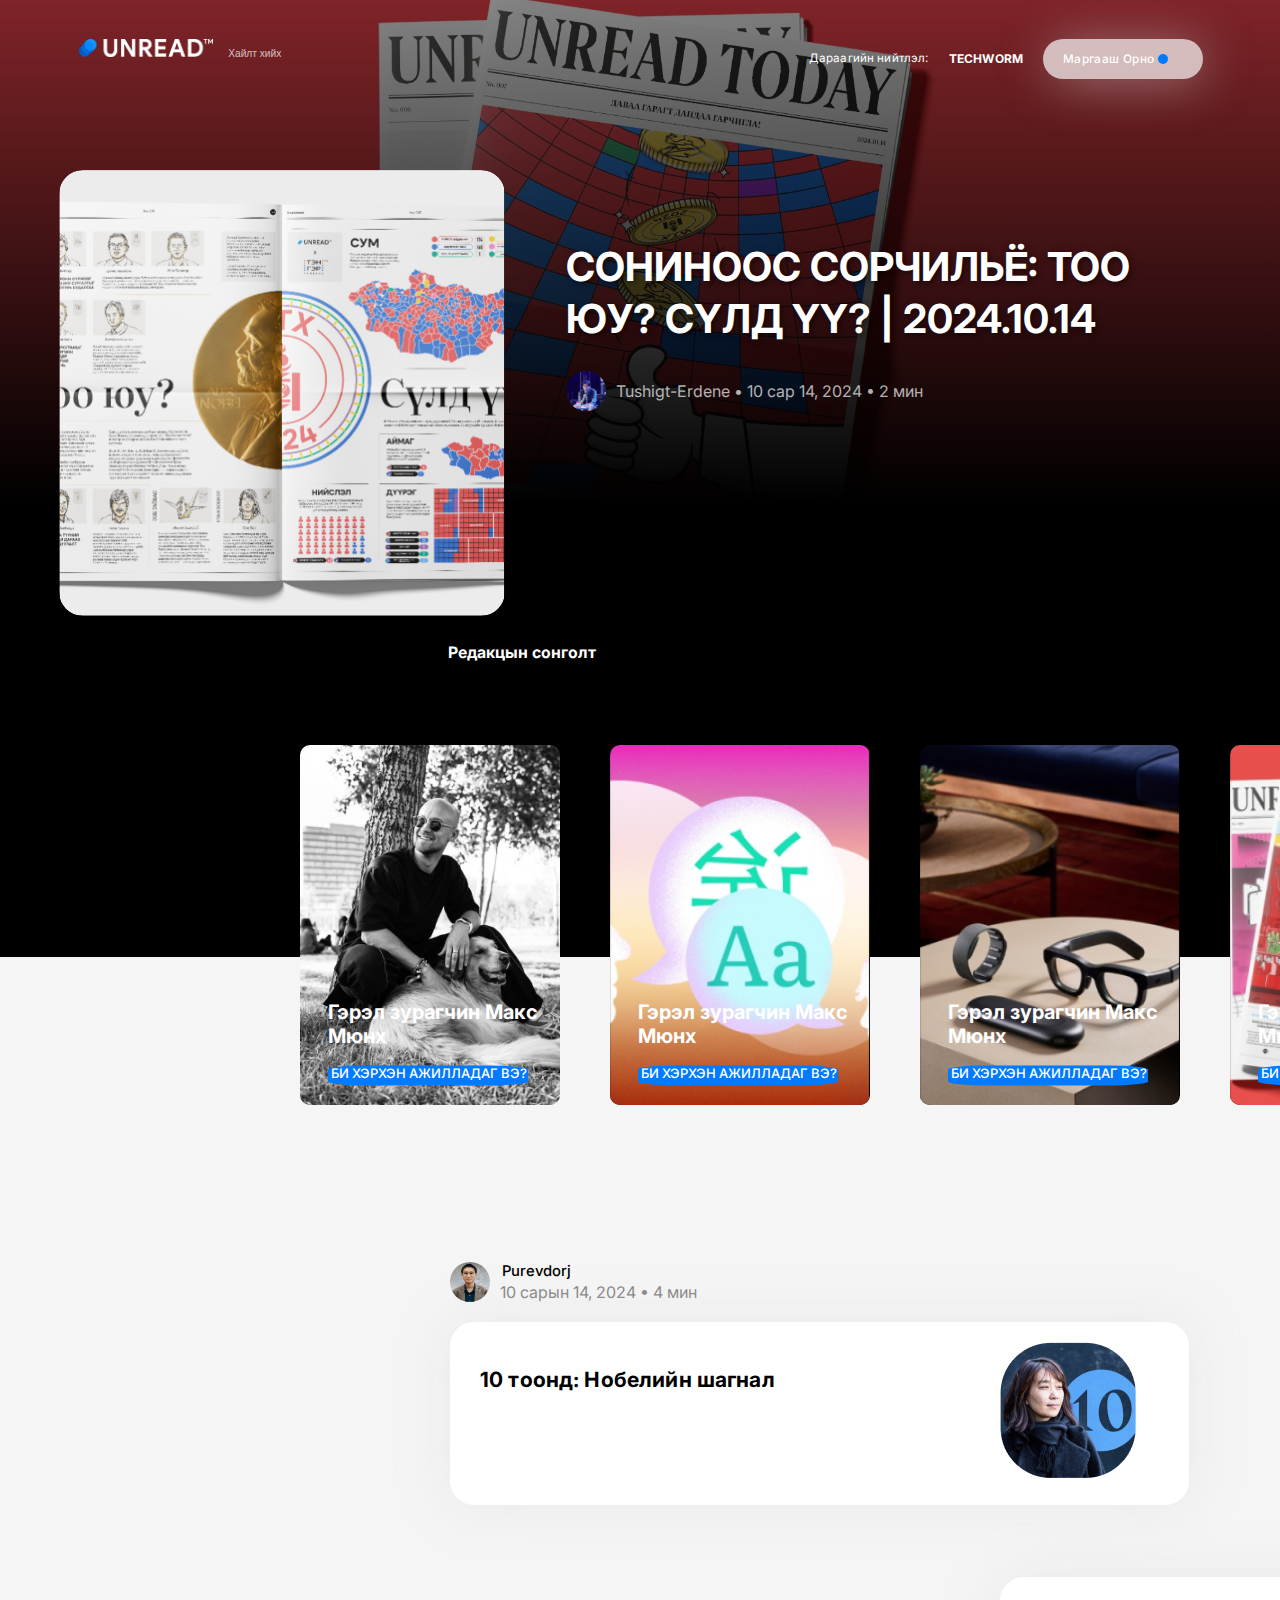
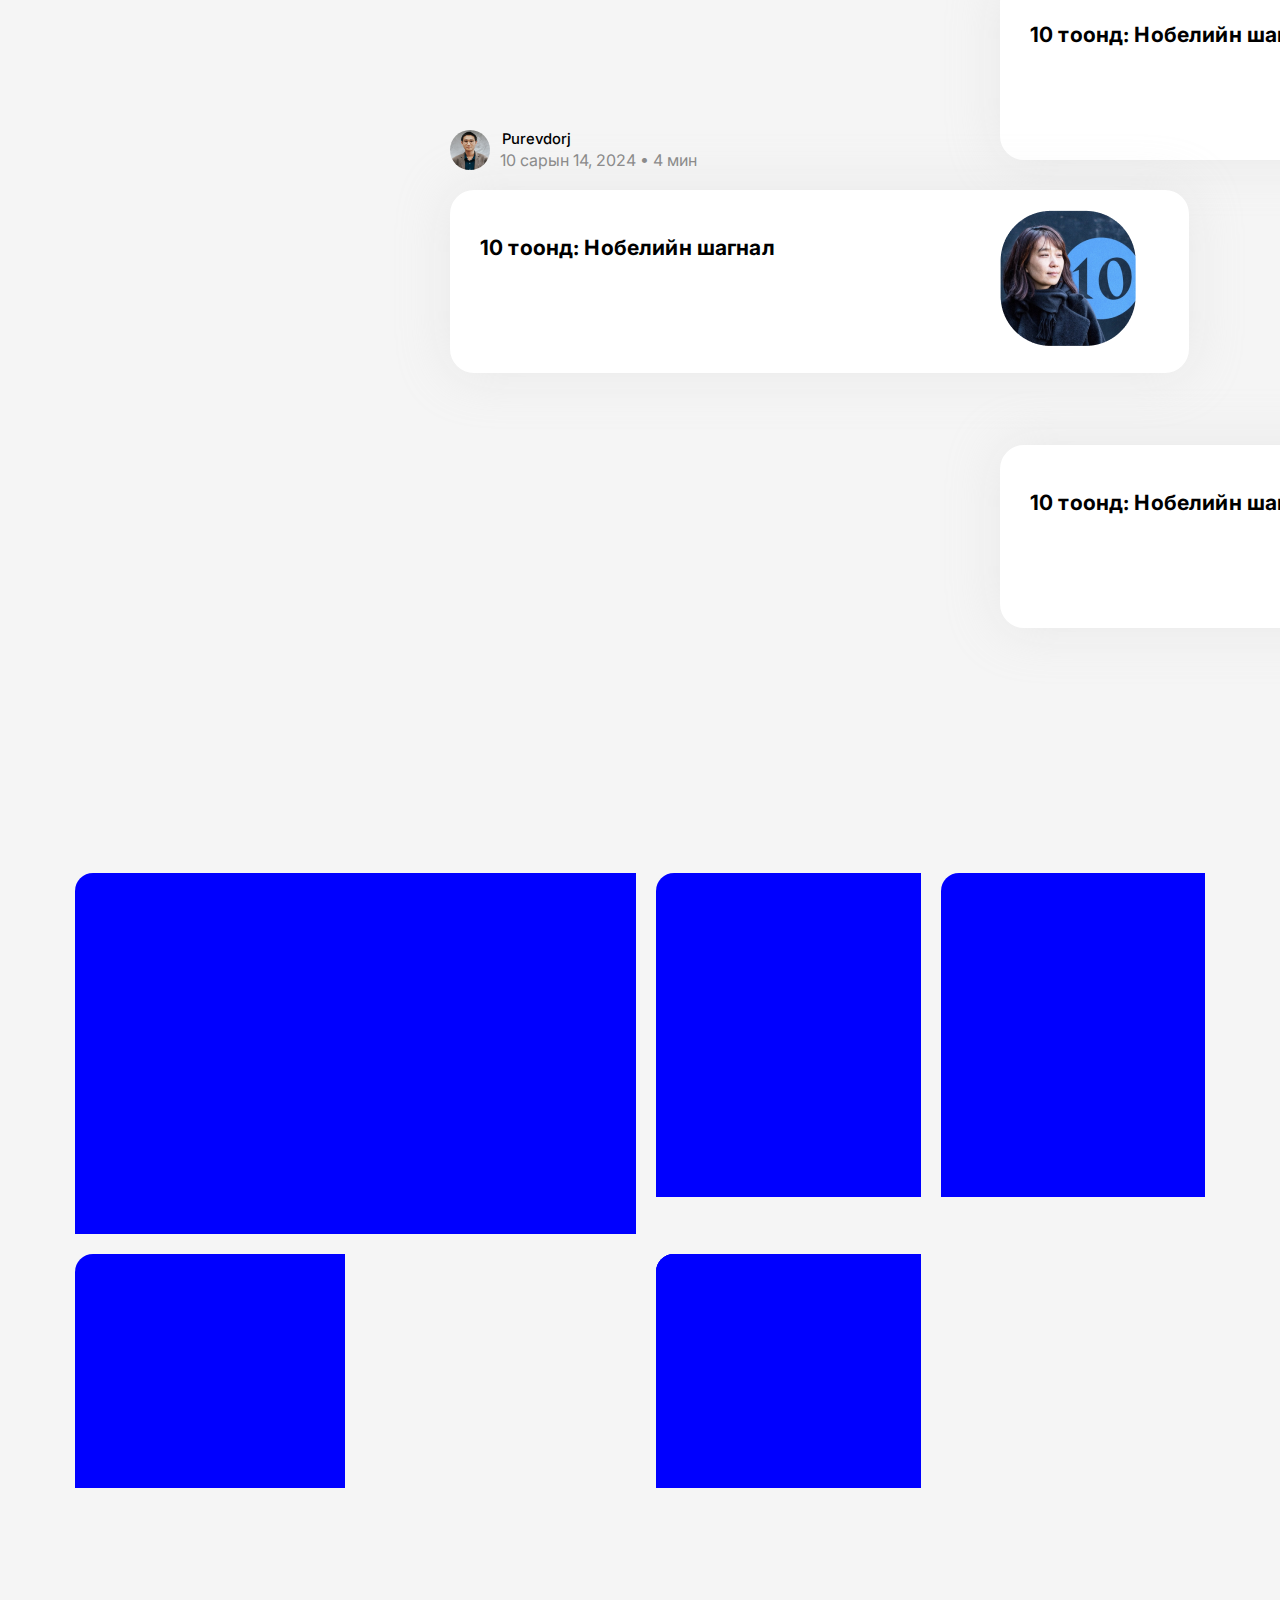
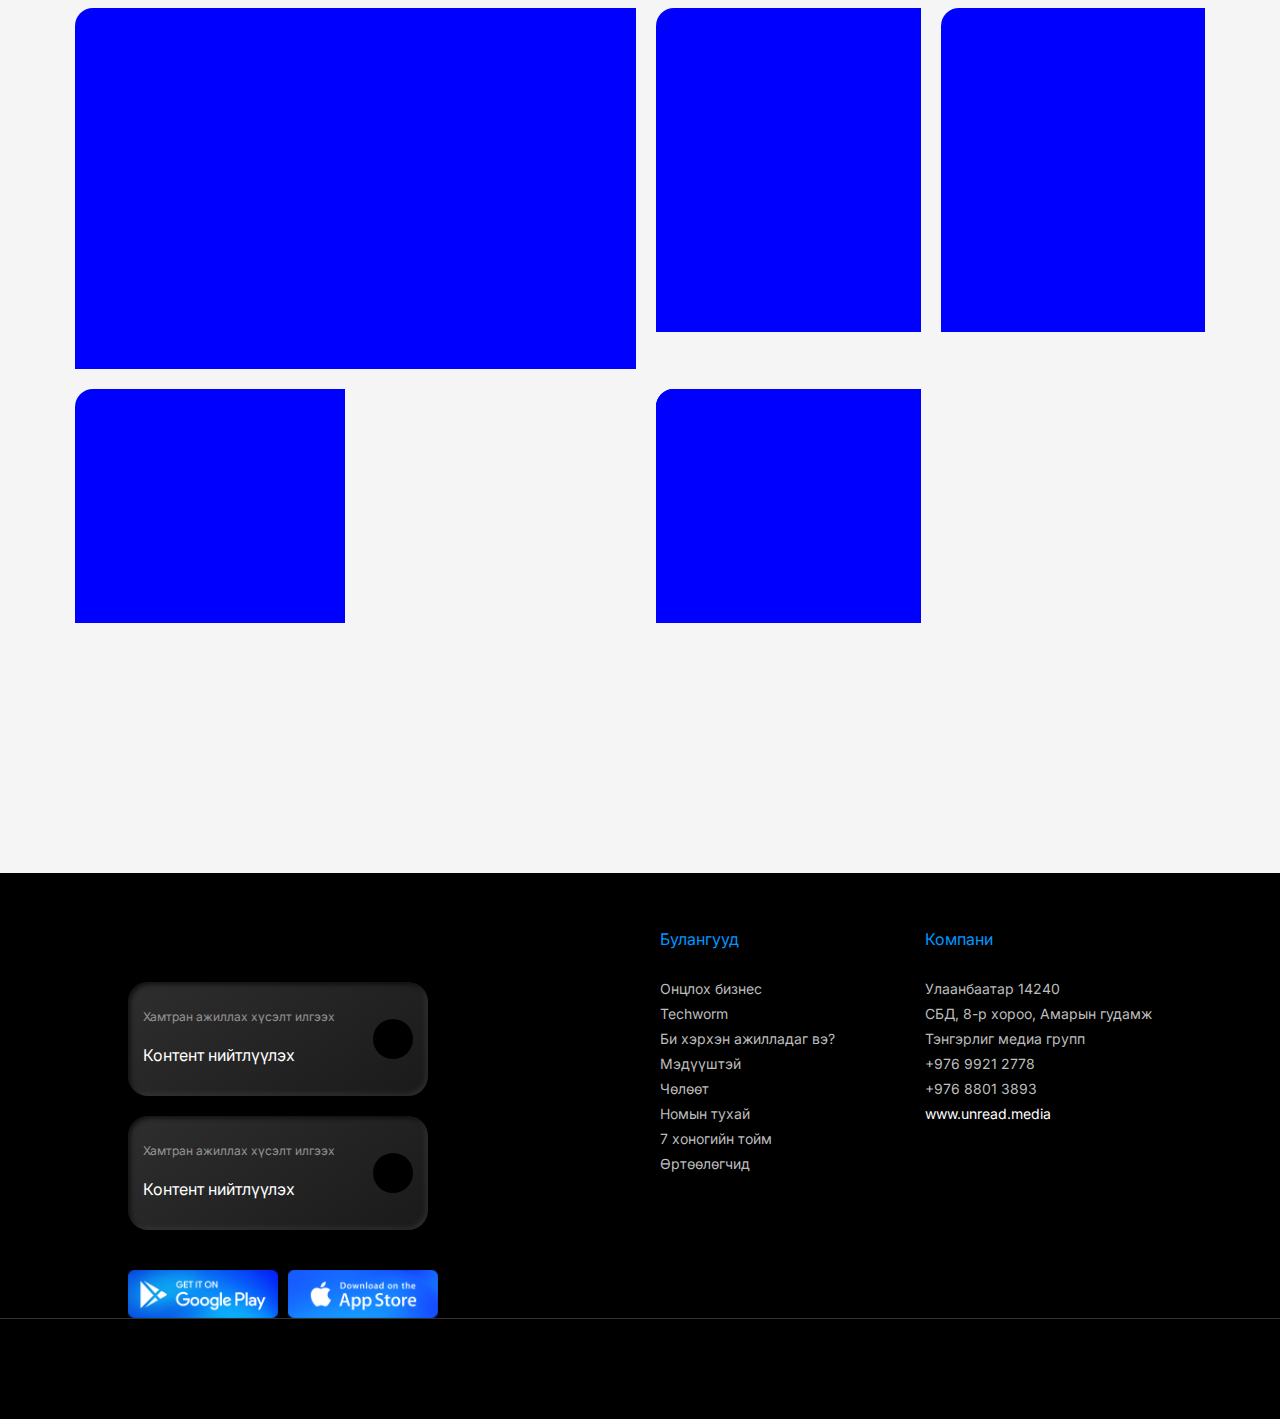
==== commit a3447607: "update" ====
--- a/index.html
+++ b/index.html
@@ -140,8 +140,66 @@
     <div class="item item7"></div>
 </div>
 </body>
-
 <footer>
-    <div class="footer-background"></div>
-</footer>
-
+    <div class="footer-grid">
+   
+        <div class="left-section">
+            <h2>UNREAD™</h2>
+            
+            <div class="custom-button">
+                <div class="button-text">
+                    <p class="small-text">Хамтран ажиллах хүсэлт илгээх</p>
+                    <p class="large-text">Контент нийтлүүлэх</p>
+                </div>
+                <div class="button-circle"></div>
+            </div>
+            
+            <div class="custom-button">
+                <div class="button-text">
+                    <p class="small-text">Хамтран ажиллах хүсэлт илгээх</p>
+                    <p class="large-text">Контент нийтлүүлэх</p>
+                </div>
+                <div class="button-circle"></div>
+            </div>
+
+            <div class="app-links">
+                <img src="/images/playstore.png" alt="Google Play">
+                <img src="/images/appstore.png" alt="App Store">
+            </div>
+        </div>
+
+        <div class="right-section">
+            <div class="column">
+                <p class="title">Булангууд</p>
+                <ul>
+                    <li>Онцлох бизнес</li>
+                    <li>Techworm</li>
+                    <li>Би хэрхэн ажилладаг вэ?</li>
+                    <li>Мэдүүштэй</li>
+                    <li>Чөлөөт</li>
+                    <li>Номын тухай</li>
+                    <li>7 хоногийн тойм</li>
+                    <li>Өртөөлөгчид</li>
+                </ul>
+            </div>
+            <div class="column">
+                <p class="title">Компани</p>
+                <ul>
+                    <li>Улаанбаатар 14240</li>
+                    <li>СБД, 8-р хороо, Амарын гудамж</li>
+                    <li>Тэнгэрлиг медиа групп</li>
+                    <li>+976 9921 2778</li>
+                    <li>+976 8801 3893</li>
+                    <li><a href="http://www.unread.media">www.unread.media</a></li>
+                </ul>
+            </div>
+        </div>
+    </div>
+
+    <!-- Bottom Section -->
+    <div class="footer-bottom">
+        <div class="social-icons">
+           <a href="#" fa fa-facebook> </a> 
+        </div>
+    </div>
+</footer>--- a/unread.css
+++ b/unread.css
@@ -567,17 +567,122 @@
     opacity: 0px;
     border-radius: 18px 0px 0px 0px;
  }
- .footer {
-    color: black;
+ footer {
+    padding: 40px 0;
     background-color: black;
- }
- .footer-background {
-    width: auto;
-    height: 750px;
+}
+
+.footer-grid {
+    display: grid;
+    grid-template-columns: 1fr 1fr;
+    gap: 40px;
+    padding: 0 10%;
+    border-bottom: 1px solid #333;
+}
+
+.left-section {
+    display: flex;
+    flex-direction: column;
+    justify-content: flex-start;
+    align-items: flex-start;
+}
+
+.left-section h2 {
+    font-size: 24px;
+    margin-bottom: 20px;
+}
+
+.app-links {
+    display: flex;
+    gap: 10px;
+    margin-top: 20px;
+}
+
+.app-links img {
+    width: 150px;
+}
+
+.right-section {
+    display: flex;
+    justify-content: space-between;
+}
+
+.column {
+    display: flex;
+    flex-direction: column;
+}
+
+.title {
+    font-size: 16px;
+    color: #0096FF;
+    margin-bottom: 15px;
+}
+
+.column ul {
+    list-style: none;
+}
+
+.column ul li {
+    font-size: 14px;
+    color: #bdbdbd;
+    margin-bottom: 8px;
+}
+
+.column ul li a {
+    color: white;
+    text-decoration: none;
+}
+
+.footer-bottom {
+    padding: 20px 10%;
+    text-align: center;
+    margin-top: 20px;
+}
+
+.social-icons {
+    display: flex;
+    justify-content: center;
+    gap: 20px;
+}
+
+.social-icons img {
+    width: 30px;
+    cursor: pointer;
+}
+.custom-button {
+    display: flex;
+    justify-content: space-between;
+    align-items: center;
+    width: 300px;
+    padding: 15px;
+    background: linear-gradient(145deg, #2e2e2e, #1a1a1a);
+    border-radius: 20px;
+    box-shadow: inset 2px 2px 5px rgba(0, 0, 0, 0.7),
+                inset -2px -2px 5px rgba(255, 255, 255, 0.1);
+    margin-bottom: 20px;
+}
+
+.button-text {
+    display: flex;
+    flex-direction: column;
+}
+
+.small-text {
+    font-size: 12px;
+    color: rgba(255, 255, 255, 0.5); 
+    margin-bottom: 5px;
+}
+
+.large-text {
+    font-size: 16px;
+    color: #fff; 
+}
+
+.button-circle {
+    width: 40px;
+    height: 40px;
     background-color: black;
-    color: black;
- }
- 
-  
+    border-radius: 50%;
+}  
  
   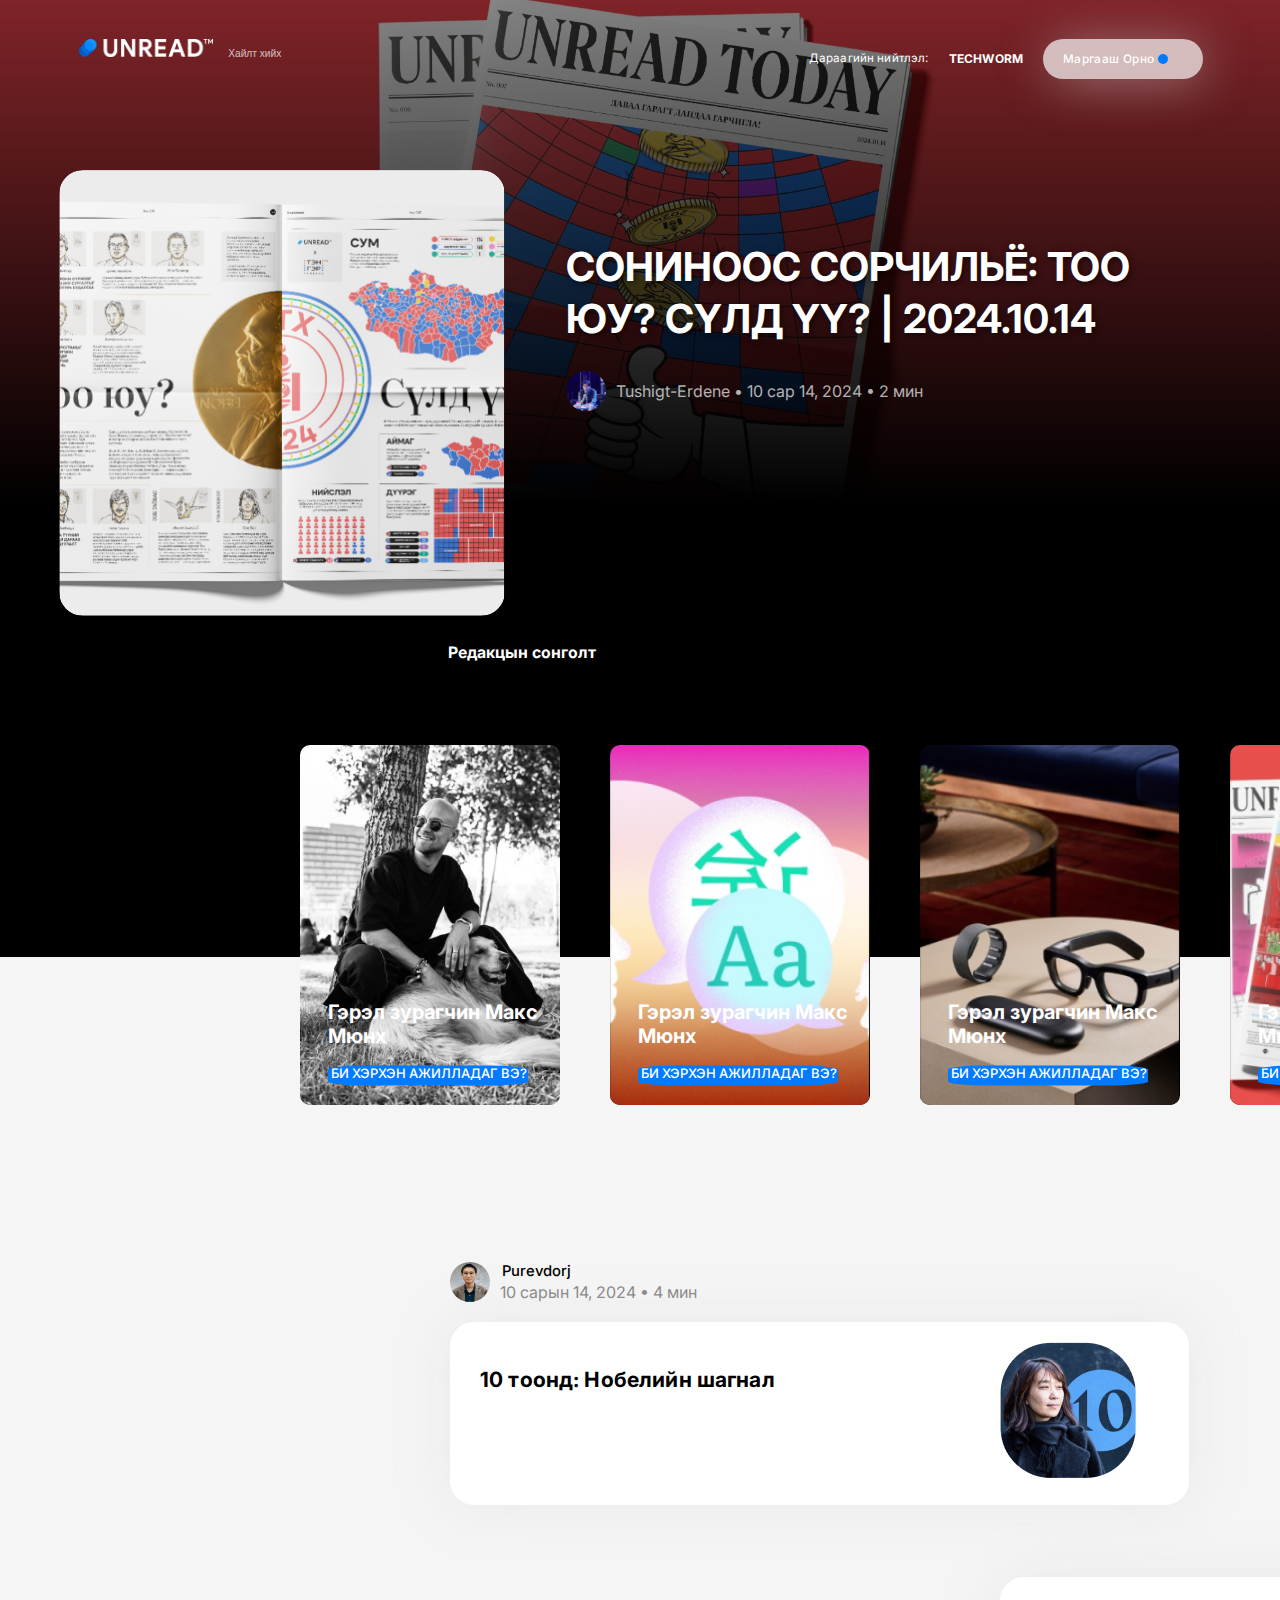
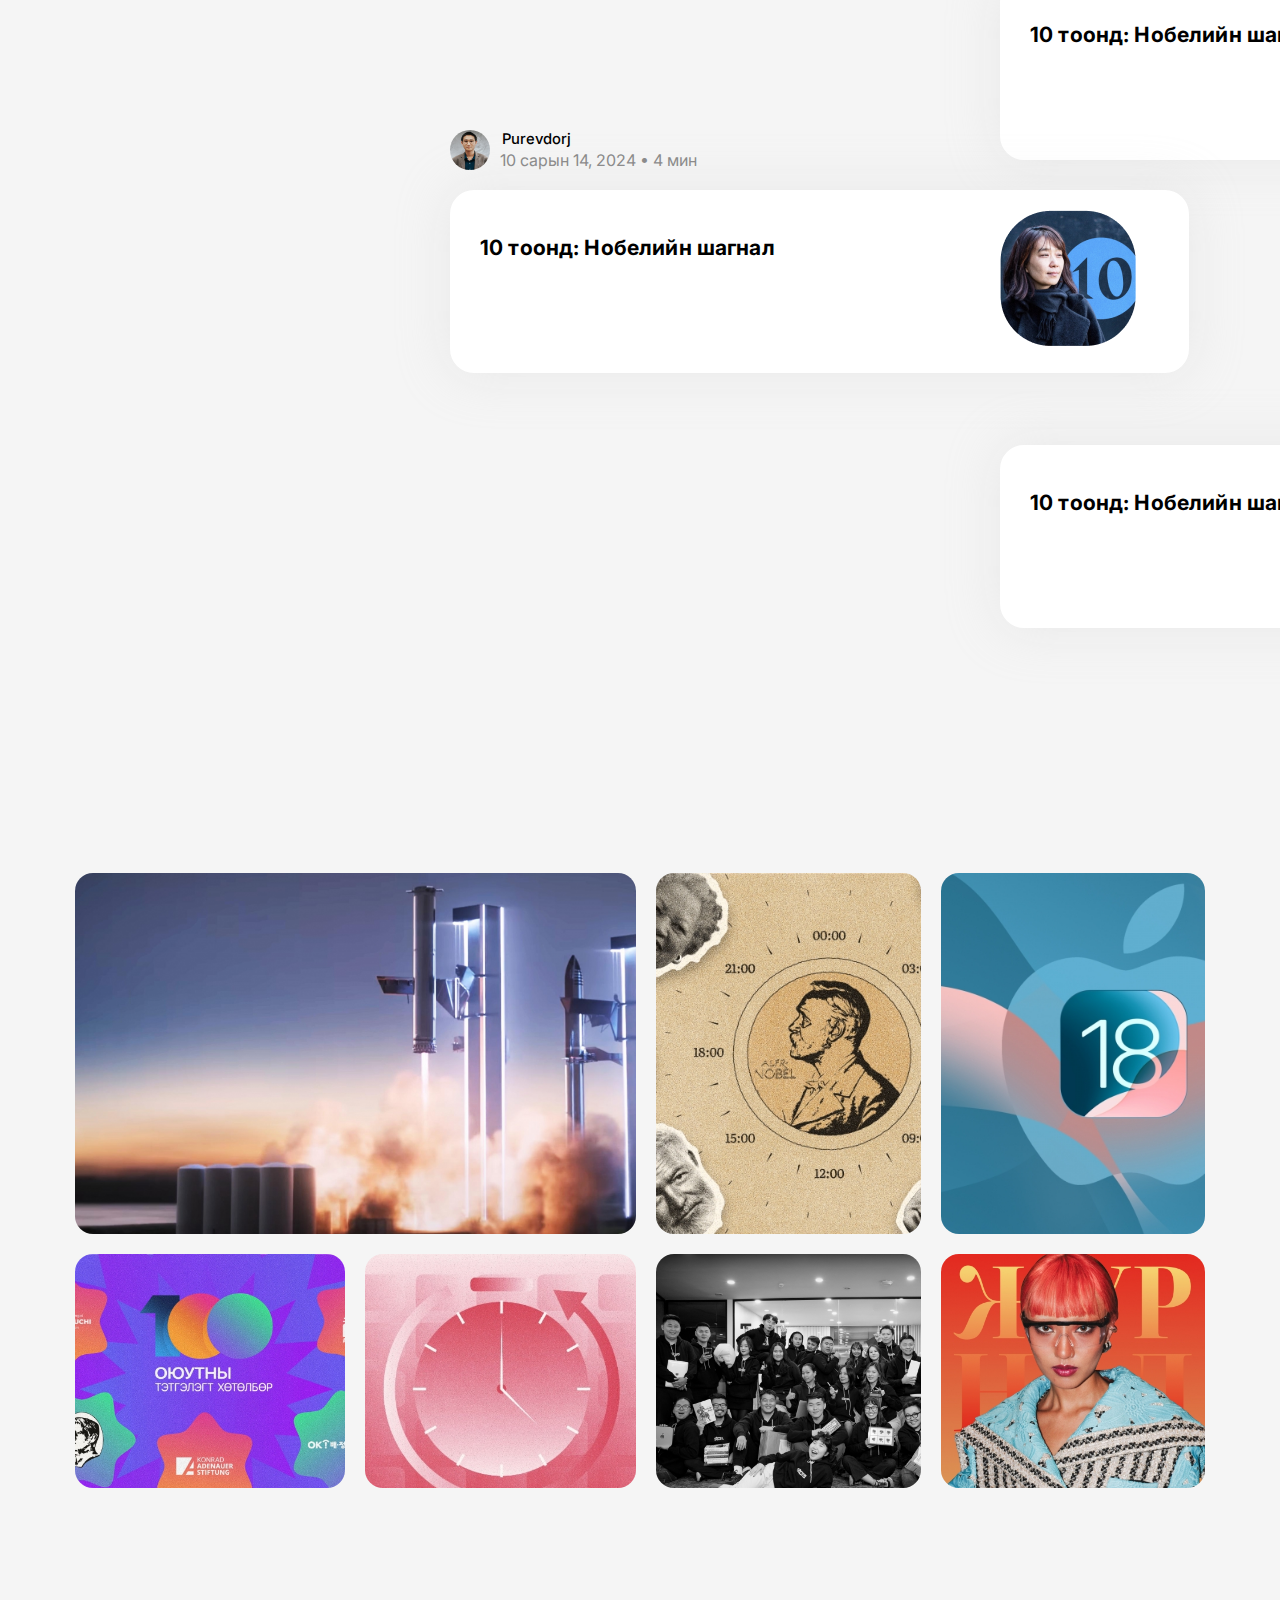
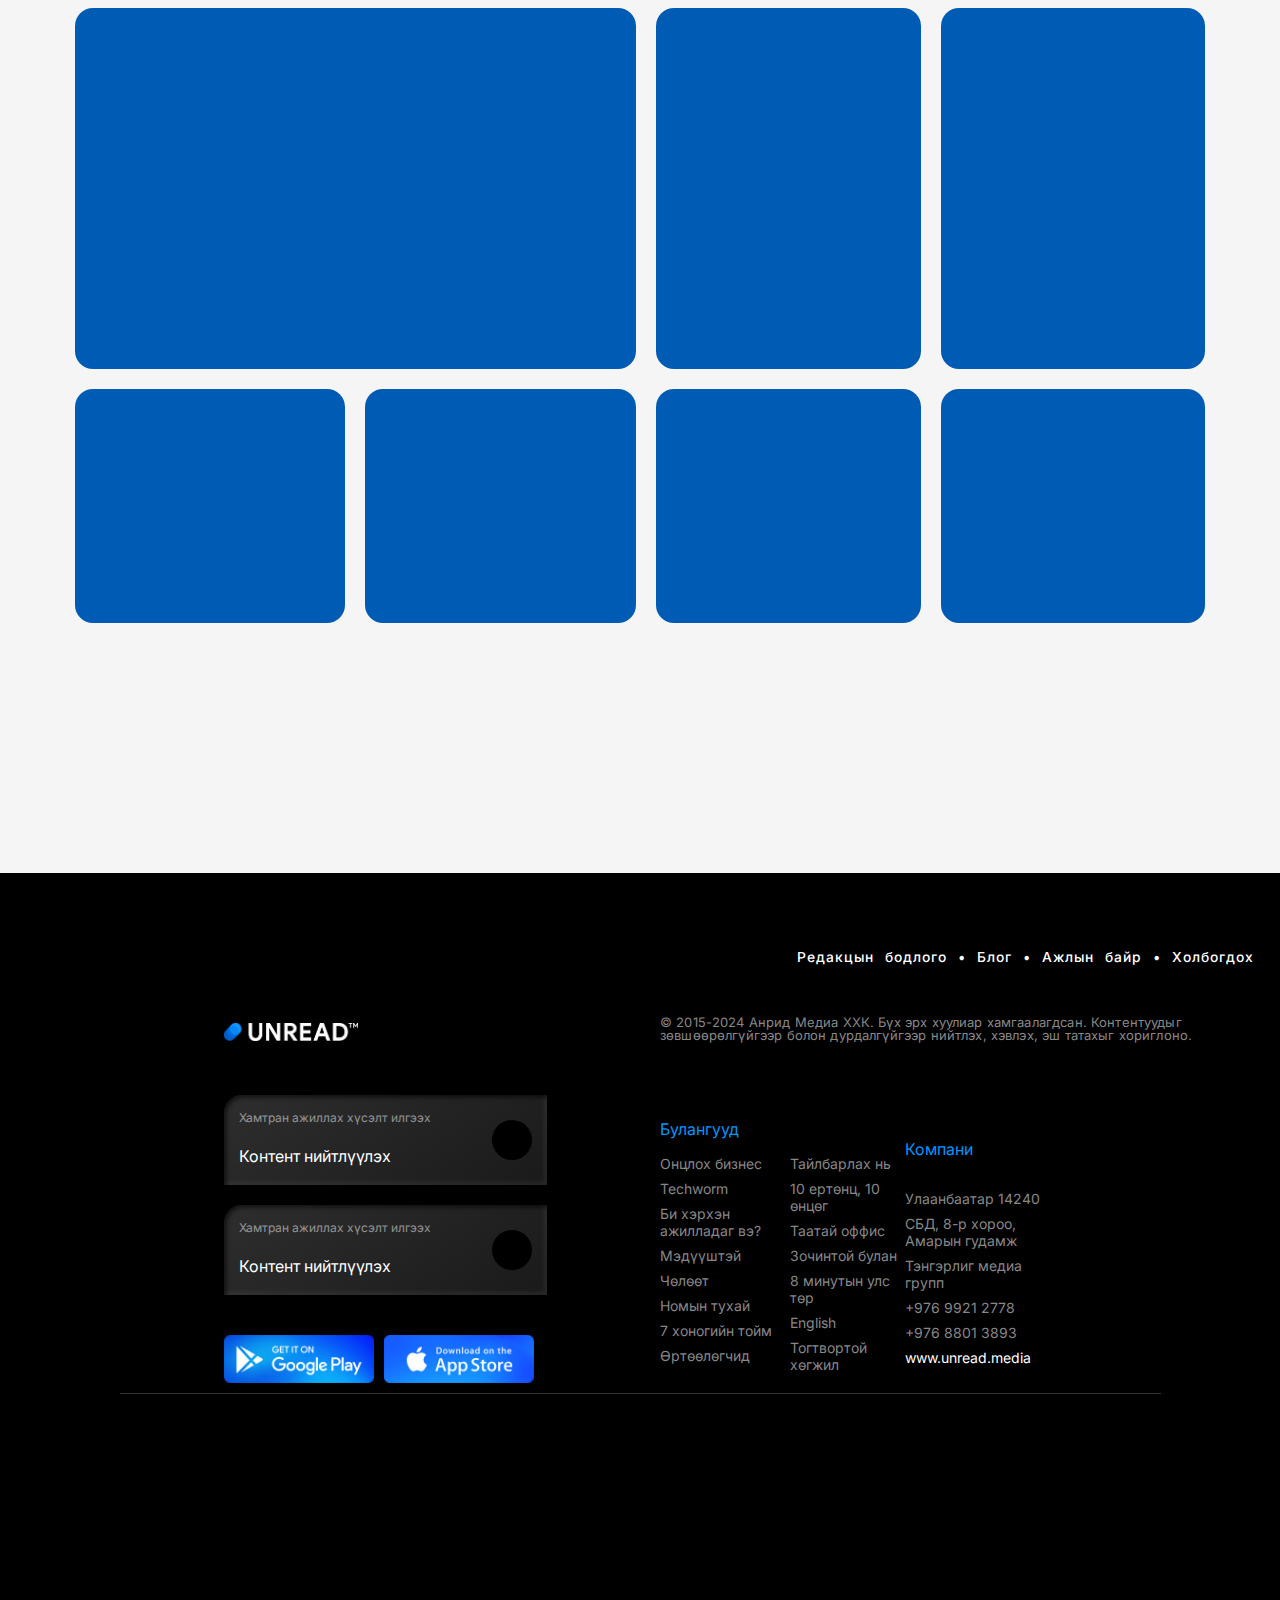
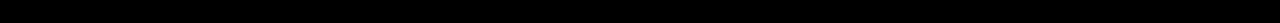
==== commit 09aedabc: "update" ====
--- a/index.html
+++ b/index.html
@@ -121,13 +121,13 @@
 </div>
 </section>
 <div class="grid-container">
-    <div class="item item1"></div>
-    <div class="item item2"></div>
-    <div class="item item3"></div>
-    <div class="item item4"></div>
-    <div class="item item5"></div>
-    <div class="item item6"></div>
-    <div class="item item7"></div>
+    <div style="background-image: url(/images/spacex.jpg);" class="item item1"></div>
+    <div style="background-image: url(/images/oyutan.jpeg);" class="item item2"></div>
+    <div style="background-image: url(/images/deadline.jpeg);" class="item item3"></div>
+    <div style="background-image: url(/images/stora.jpeg);" class="item item4"></div>
+    <div style="background-image: url(/images/zagvar.jpeg);" class="item item5"></div>
+    <div style="background-image: url(/images/nobel.jpeg);" class="item item6"></div>
+    <div style="background-image: url(/images/iphone.jpg);" class="item item7"></div>
 </div>
 
 <div class="grid-container2">
@@ -144,7 +144,7 @@
     <div class="footer-grid">
    
         <div class="left-section">
-            <h2>UNREAD™</h2>
+            <div class="footer-logo"><img src="/images/logo.png" alt=""></div>
             
             <div class="custom-button">
                 <div class="button-text">
@@ -169,7 +169,10 @@
         </div>
 
         <div class="right-section">
-            <div class="column">
+            <div class="Footer-nav"> <h3>Редакцын бодлого  •  Блог  •  Ажлын байр  •   Холбогдох</h3> </div>
+            <div class="column-corner">
+                <div class=""></div>
+                <div class="description"> <p>© 2015-2024 Анрид Медиа ХХК. Бүх эрх хуулиар хамгаалагдсан. Контентуудыг<br>зөвшөөрөлгүйгээр болон дурдалгүйгээр нийтлэх, хэвлэх, эш татахыг хориглоно.</p></div>
                 <p class="title">Булангууд</p>
                 <ul>
                     <li>Онцлох бизнес</li>
@@ -180,8 +183,15 @@
                     <li>Номын тухай</li>
                     <li>7 хоногийн тойм</li>
                     <li>Өртөөлөгчид</li>
+                    <li>Тайлбарлах нь</li>
+                    <li>10 ертөнц, 10 өнцөг</li>
+                    <li>Таатай оффис</li>
+                    <li>Зочинтой булан</li>
+                    <li>8 минутын улс төр</li>
+                    <li>English</li>
+                    <li>Тогтвортой хөгжил</li>
                 </ul>
-            </div>
+                </div>
             <div class="column">
                 <p class="title">Компани</p>
                 <ul>
@@ -196,7 +206,6 @@
         </div>
     </div>
 
-    <!-- Bottom Section -->
     <div class="footer-bottom">
         <div class="social-icons">
            <a href="#" fa fa-facebook> </a> 
--- a/unread.css
+++ b/unread.css
@@ -256,9 +256,7 @@
     
     
 }
-.choice-container:last-child {
-
-}
+
 ::-webkit-scrollbar {
     position: absolute;
     bottom: 100px;
@@ -293,8 +291,7 @@
     object-fit: cover;
     background-color: black
 }
-.choice img:hover {
-}
+
 .editor-choice h1 {
     display: flex;
     position: absolute;
@@ -466,9 +463,6 @@
     top: 20px;
 
 }
-.author-info {
-
-}
 
 .feed-right2 {
     position: relative;
@@ -481,12 +475,11 @@
     display: grid;
     margin: auto;
     margin-top: 500px;
-   top: 98px;
-   left: -19px;
-   gap: 20px;
-   opacity: 0px;
-   grid-template-columns: 270.5px 270.5px 264.75px 264.75px;
-   grid-template-rows:  361px 234px;
+    top: 98px;
+    left: -19px;
+    gap: 20px;
+    grid-template-columns: 270.5px 270.5px 264.75px 264.75px;
+    grid-template-rows:  361px 234px;
 }
 .grid-container2 {
     justify-content: center;
@@ -494,43 +487,49 @@
     margin: auto;
     margin-top: 120px;
     margin-bottom: 250px;
-   top: 98px;
-   left: -19px;
-   gap: 20px;
-   opacity: 0px;
-   grid-template-columns: 270.5px 270.5px 264.75px 264.75px;
-   grid-template-rows:  361px 234px;
+    top: 98px;
+    left: -19px;
+    gap: 20px;
+    grid-template-columns: 270.5px 270.5px 264.75px 264.75px;
+    grid-template-rows:  361px 234px;
 
 } 
   .item {
     padding: 10px;
     border-radius: 5px;
-    background-color: blue;
+    background-color: #005bb5;
   }
   .item1 {
     grid-row: 1 / 1;
     grid-column: 1 / 3;
     gap: 0px;
     opacity: 0px;
-    border-radius: 18px 0px 0px 0px;
+    border-radius: 18px;
+    background-size: cover;
+    background-repeat: no-repeat;
+    
 
   }
   .item2 {
     grid-row: 2 / 2;
     grid-column: 1/1;
     opacity: 0px;
-    border-radius: 18px 0px 0px 0px;
-    opacity: 0px;
+    border-radius: 18px;
+    opacity: 0px;
+    background-size: cover;
+    background-repeat: no-repeat;
 
 
   }
 
   .item3 {
     grid-row: 2/2;
-    grid-column: 3/3;
-    opacity: 0px;
-    border-radius: 18px 0px 0px 0px;
-    opacity: 0px;
+    grid-column: 2/2;
+    opacity: 0px;
+    border-radius: 18px;
+    opacity: 0px;
+    background-size: cover;
+    background-repeat: no-repeat;
   }
   
   .item4 {
@@ -538,40 +537,60 @@
     grid-column: 3/3;
     top: 19px;
     gap: 0px;
-    border-radius: 18px 0px 0px 0px;
-    opacity: 0px;
+    border-radius: 18px;
+    opacity: 0px;
+    background-size: cover;
+    background-repeat: no-repeat;
   }
   
   .item5 {
     grid-row: 2/2;
-    grid-column: 3/3;
+    grid-column: 4/4;
     top: 19px;
     left: 19px;
     gap: 0px;
-    border-radius: 18px 0px 0px 0px;
-    opacity: 0px;
+    border-radius: 18px;
+    opacity: 0px;
+    background-size: cover;
+    background-repeat: no-repeat;
 
   }
  .item6 {
-    grid-row: ;
-    width: 264.75px;
-    height: 323.97px;
     gap: 0px;
     opacity: 0px;
-    border-radius: 18px 0px 0px 0px;
+    border-radius: 18px;
+    background-size: cover;
+    background-repeat: no-repeat;
  }
  .item7 {
-    width: 264.75px;
-    height: 323.97px;
     gap: 0px;
     opacity: 0px;
-    border-radius: 18px 0px 0px 0px;
+    border-radius: 18px;
+    background-size: cover;
+    background-repeat: no-repeat;
  }
  footer {
     padding: 40px 0;
     background-color: black;
-}
-
+    width: 100%;
+height: 750px;
+top: 4084.53px;
+padding: 130px 119.5px 75px 119.5px;
+gap: 0px;
+opacity: 0px;
+
+}
+.footer-logo img {
+    width: 134.38px;
+    height: 18px;
+    top: 2.38px;
+    left: 50px;
+    gap: 0px;
+    opacity: 0px;
+    margin-bottom: 50px;
+    margin-top: 20px;
+
+}
 .footer-grid {
     display: grid;
     grid-template-columns: 1fr 1fr;
@@ -610,6 +629,7 @@
 .column {
     display: flex;
     flex-direction: column;
+    margin-top: 120px;
 }
 
 .title {
@@ -618,14 +638,33 @@
     margin-bottom: 15px;
 }
 
+.column-corner ul {
+    column-count: 2;
+    list-style: none;
+    flex-wrap: wrap;
+}
+
+.column-corner ul li {
+    font-size: 14px;
+    color: #878787;
+    margin-bottom: 8px;
+}
+
+.column-corner ul li a {
+    color: white;
+    text-decoration: none;
+}
 .column ul {
+
     list-style: none;
+    flex-wrap: wrap;
 }
 
 .column ul li {
     font-size: 14px;
-    color: #bdbdbd;
+    color: #878787;
     margin-bottom: 8px;
+    
 }
 
 .column ul li a {
@@ -660,6 +699,14 @@
     box-shadow: inset 2px 2px 5px rgba(0, 0, 0, 0.7),
                 inset -2px -2px 5px rgba(255, 255, 255, 0.1);
     margin-bottom: 20px;
+    width: 323px;
+    height: 90px;
+    top: 69.38px;
+    left: 50px;
+    gap: 0px;
+    border-radius: 18px 0px 0px 0px;
+    opacity: 0px;
+
 }
 
 .button-text {
@@ -684,5 +731,42 @@
     background-color: black;
     border-radius: 50%;
 }  
- 
-  + .description {
+    height: 100px 
+ }
+ .description p {
+    position: absolute;
+    color: #878787;
+    font-family: Inter;
+    font-size: 13px;
+    font-weight: 400;
+    line-height: 13px;
+    letter-spacing: 0.15000000596046448px;
+    text-align: left;
+
+ }
+  .footer-nav {
+    width: 128px;
+    height: 20px;
+    top: -0.5px;
+    left: 50px;
+    gap: 0px;
+    opacity: 0px;
+
+
+
+
+  }
+  .Footer-nav h3 {
+    transform: translate(30%, -350%);
+    position: absolute;
+    font-family: Inter;
+    font-size: 13.8px;
+    font-weight: 500;
+    line-height: 20px;
+    letter-spacing: 1px;
+    word-spacing: 6px;
+    text-align: left;
+    color: #ffffff;
+
+  }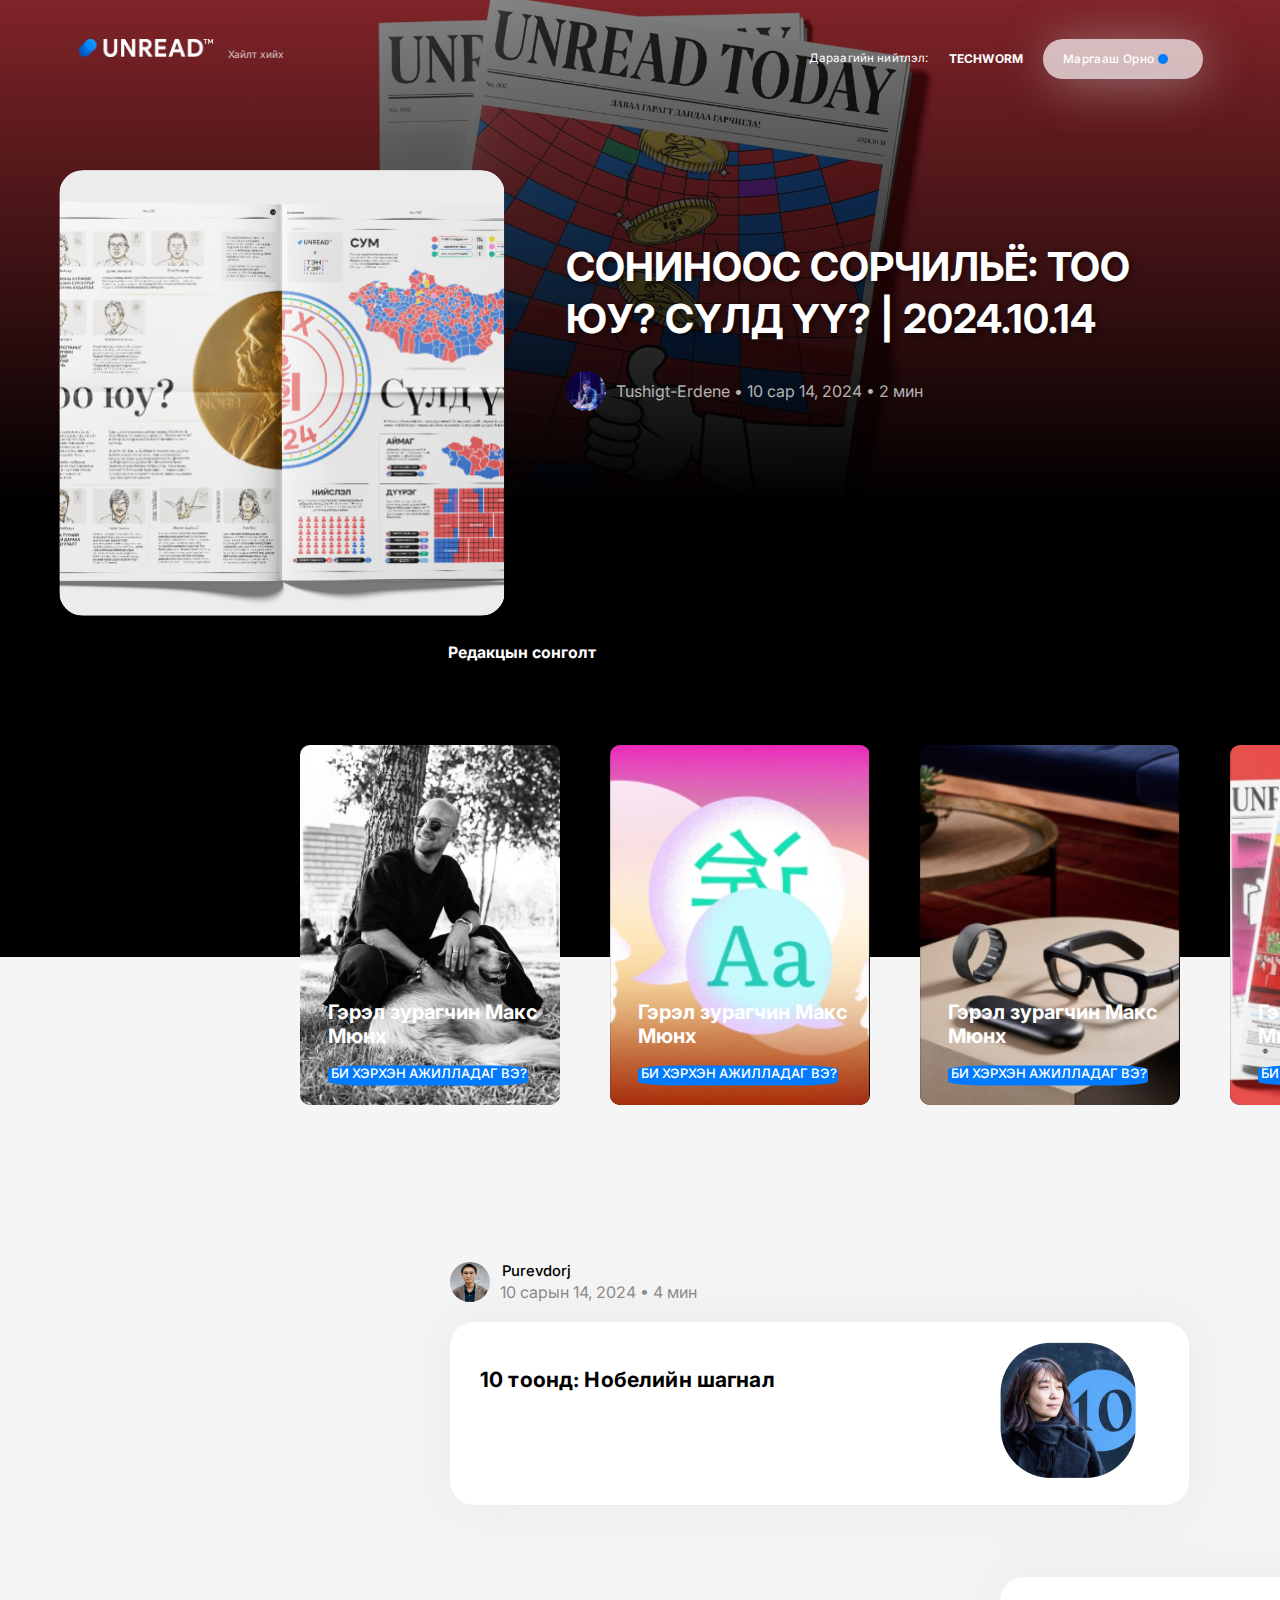
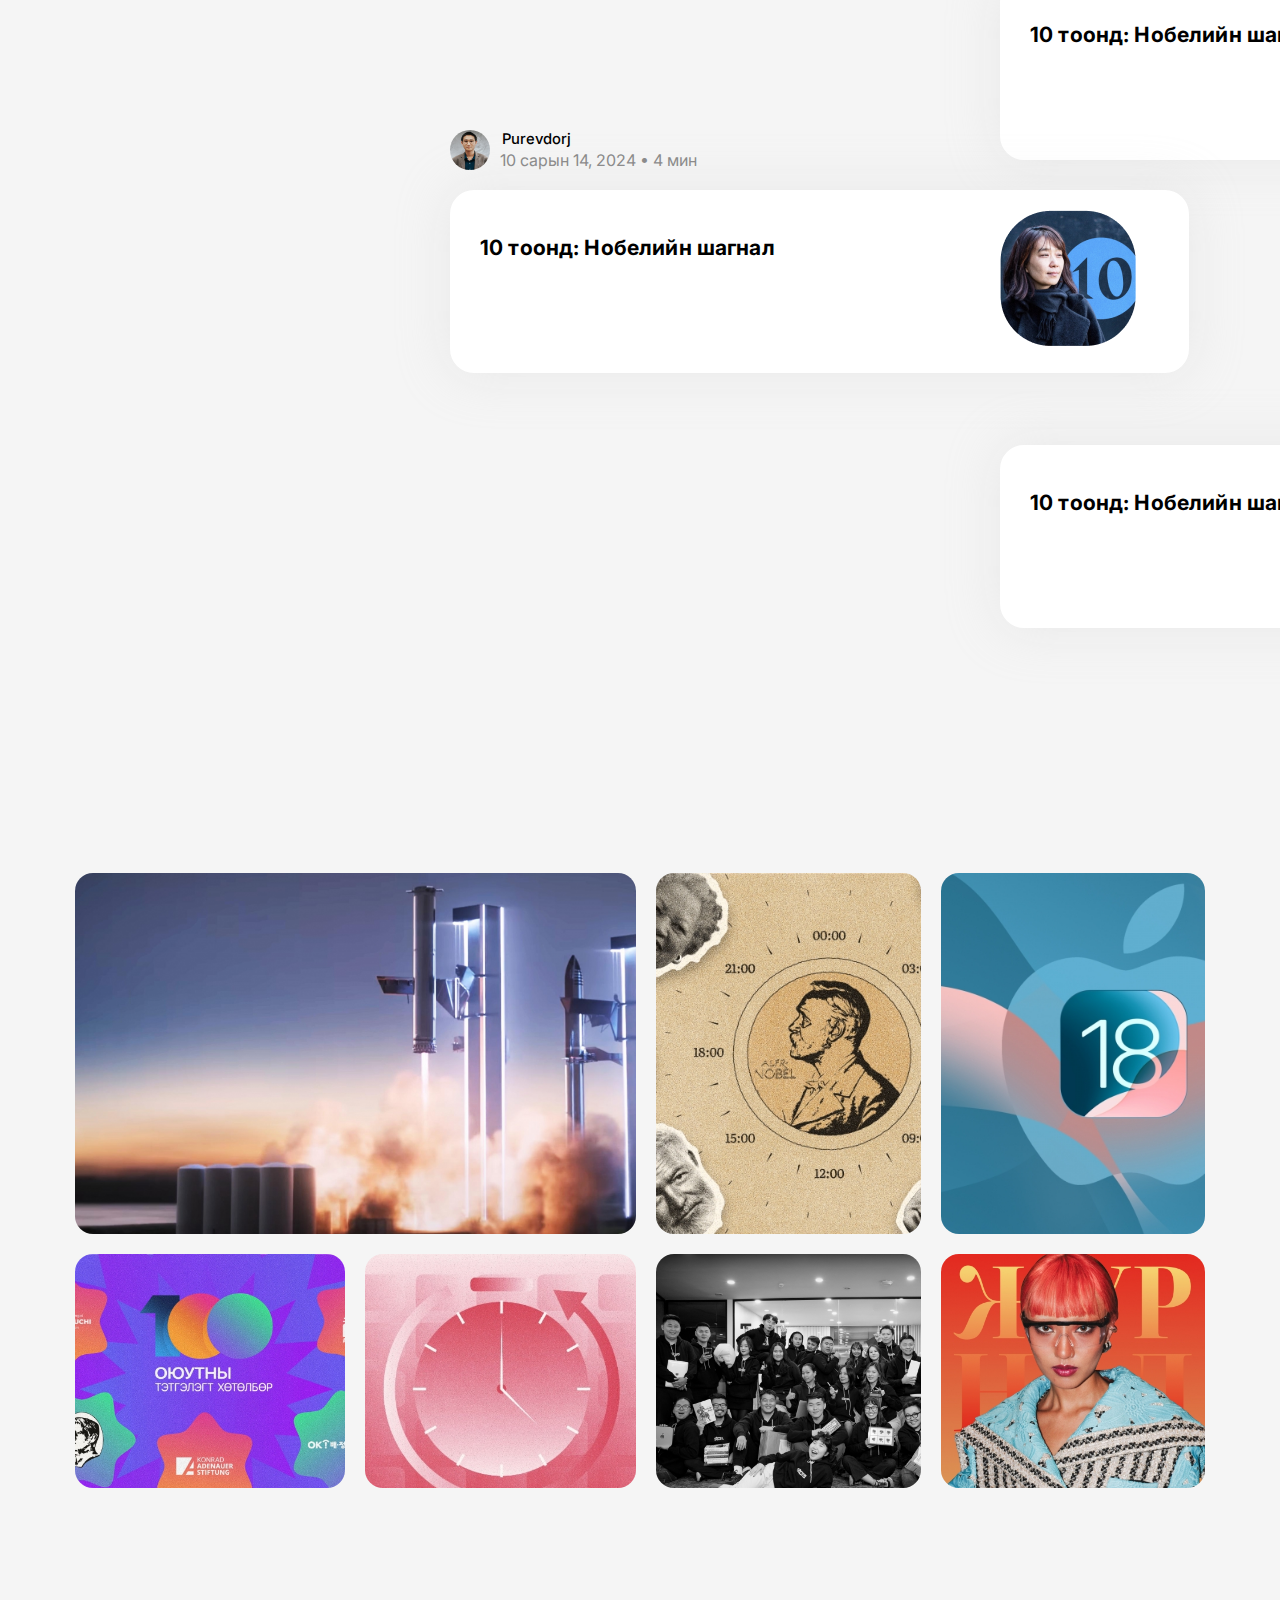
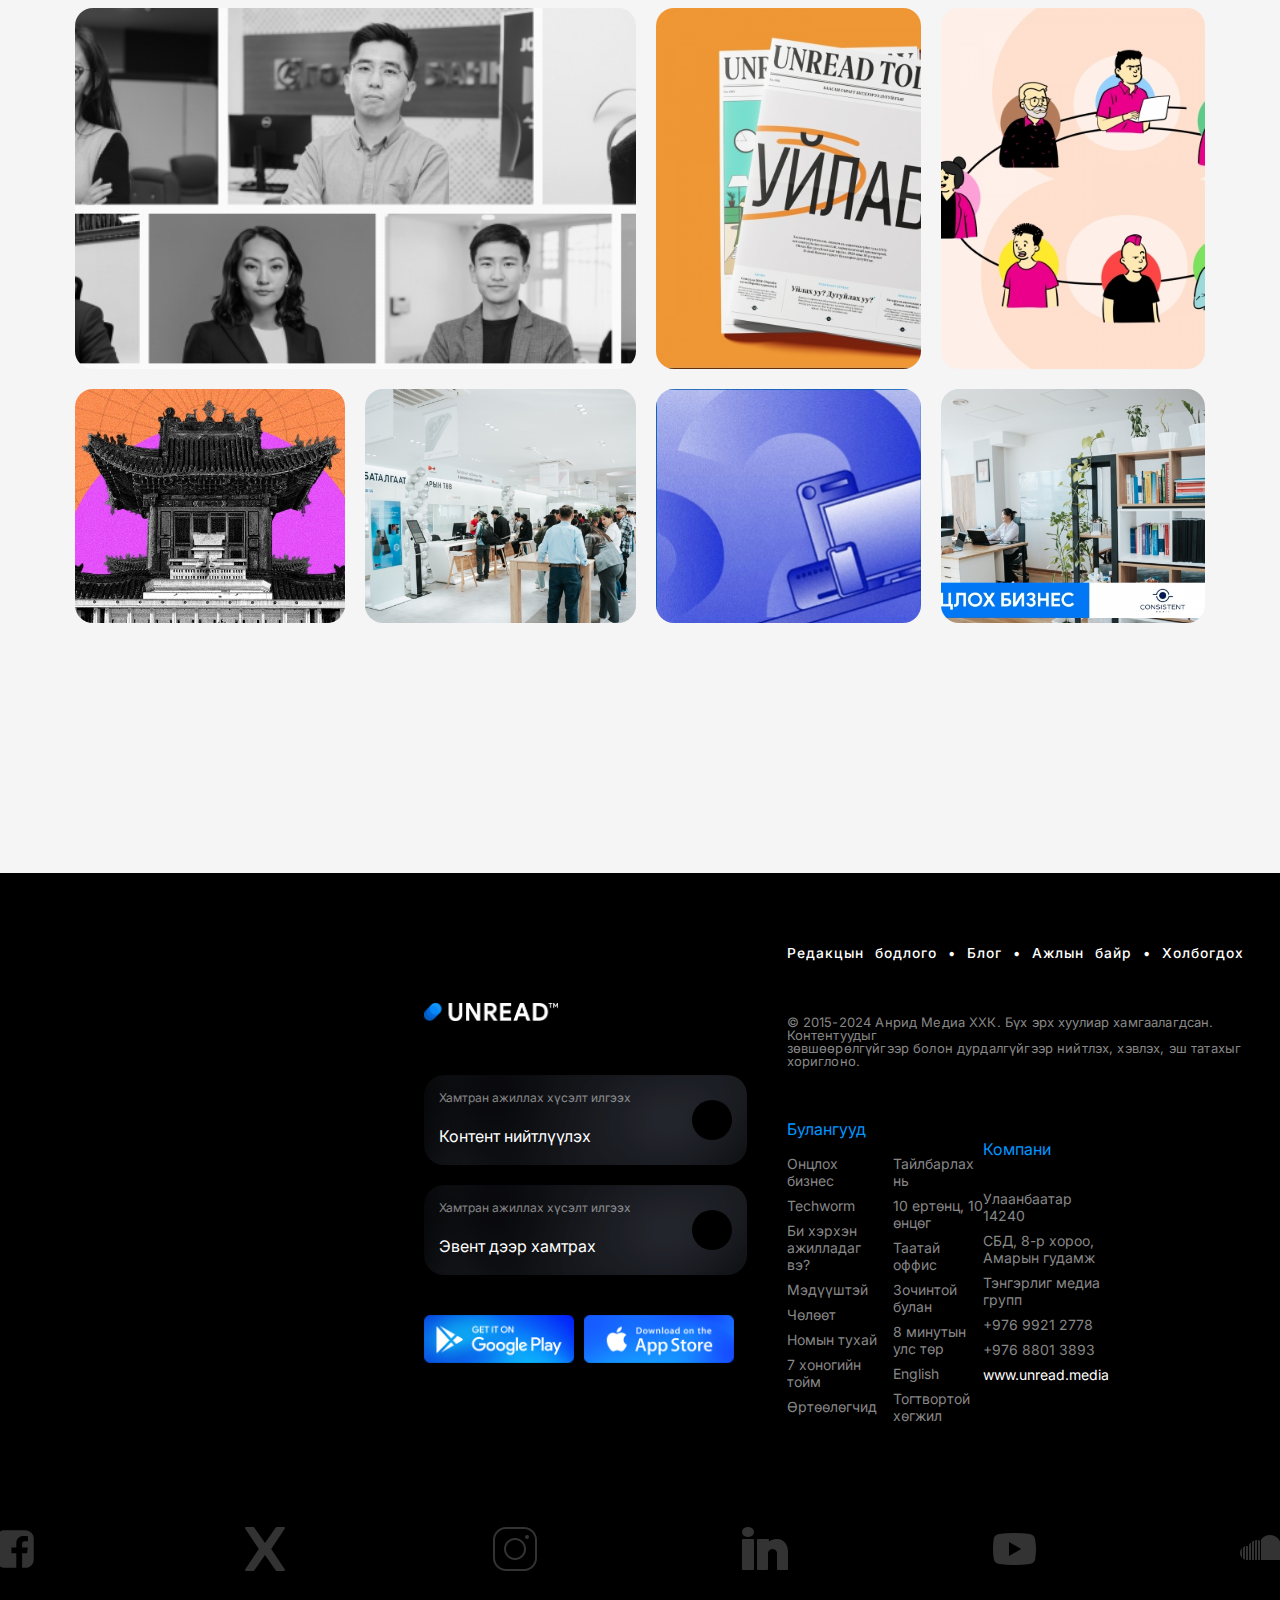
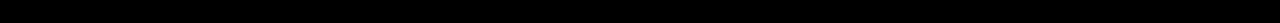
==== commit 10e20c75: "update" ====
--- a/index.html
+++ b/index.html
@@ -131,13 +131,13 @@
 </div>
 
 <div class="grid-container2">
-    <div class="item item1"></div>
-    <div class="item item2"></div>
-    <div class="item item3"></div>
-    <div class="item item4"></div>
-    <div class="item item5"></div>
-    <div class="item item6"></div>
-    <div class="item item7"></div>
+    <div style="background-image: url(/images/1.jpeg);" class="item item1"></div>
+    <div style="background-image: url(/images/2.jpeg);" class="item item2"></div>
+    <div style="background-image: url(/images/3.jpeg);" class="item item3"></div>
+    <div style="background-image:  url(/images/Div\ [uk-cover-background].png);"  class="item item4"></div>
+    <div style="background-image: url(/images/guitsetgel.jpeg);" class="item item5"></div>
+    <div style="background-image: url(/images/uilav.jpeg);" class="item item6"></div>
+    <div style="background-image: url(/images/songogchid.jpeg);" class="item item7"></div>
 </div>
 </body>
 <footer>
@@ -157,7 +157,7 @@
             <div class="custom-button">
                 <div class="button-text">
                     <p class="small-text">Хамтран ажиллах хүсэлт илгээх</p>
-                    <p class="large-text">Контент нийтлүүлэх</p>
+                    <p class="large-text">Эвент дээр хамтрах </p>
                 </div>
                 <div class="button-circle"></div>
             </div>
@@ -208,7 +208,12 @@
 
     <div class="footer-bottom">
         <div class="social-icons">
-           <a href="#" fa fa-facebook> </a> 
+           <a href="#"><img alt="svgImg" src="/images/icons8-facebook.svg"></a>
+           <a href="#"><img alt="svgImg" src="/images/icons8-x-50 (1).png"></a> 
+           <a href="#"><img alt="svgImg" src="/images/icons8-instagram-50 (1).png"></a> 
+           <a href="#"><img alt="svgImg" src="/images/icons8-linkedin-2-50.png"></a> 
+           <a href="#"><img alt="svgImg" src="/images/icons8-youtube-50.png"></a> 
+           <a href="#"><img alt="svgImg" src="/images/icons8-soundcloud-50.png"></a> 
         </div>
     </div>
 </footer>--- a/unread.css
+++ b/unread.css
@@ -2,6 +2,7 @@
     margin: 1;
     padding: 0;
     box-sizing: border-box;
+    font-family: Inter;
 }
 
 body {
@@ -469,7 +470,12 @@
     top: 500px;
     left: 800px;
 }
-
+.week {
+    
+}
+.week h4 {
+
+}
 .grid-container {
     justify-content: center;
     display: grid;
@@ -573,11 +579,11 @@
     padding: 40px 0;
     background-color: black;
     width: 100%;
-height: 750px;
-top: 4084.53px;
-padding: 130px 119.5px 75px 119.5px;
-gap: 0px;
-opacity: 0px;
+    height: 750px;
+    top: 4084.53px;
+    padding: 130px 119.5px 75px 119.5px;
+    gap: 0px;
+    opacity: 0px;
 
 }
 .footer-logo img {
@@ -588,7 +594,6 @@
     gap: 0px;
     opacity: 0px;
     margin-bottom: 50px;
-    margin-top: 20px;
 
 }
 .footer-grid {
@@ -596,7 +601,7 @@
     grid-template-columns: 1fr 1fr;
     gap: 40px;
     padding: 0 10%;
-    border-bottom: 1px solid #333;
+
 }
 
 .left-section {
@@ -604,6 +609,7 @@
     flex-direction: column;
     justify-content: flex-start;
     align-items: flex-start;
+    margin-left: 200px;
 }
 
 .left-section h2 {
@@ -622,6 +628,7 @@
 }
 
 .right-section {
+    margin-right: 200px;
     display: flex;
     justify-content: space-between;
 }
@@ -648,6 +655,7 @@
     font-size: 14px;
     color: #878787;
     margin-bottom: 8px;
+    transition: 0.5s;
 }
 
 .column-corner ul li a {
@@ -664,7 +672,14 @@
     font-size: 14px;
     color: #878787;
     margin-bottom: 8px;
-    
+    transition: 0.5;
+    
+}
+.column-corner ul li:hover {
+    color: white;
+    transform: translate(5%);
+
+
 }
 
 .column ul li a {
@@ -679,14 +694,17 @@
 }
 
 .social-icons {
+    margin-top: 40px;
     display: flex;
     justify-content: center;
-    gap: 20px;
+    gap: 200px;
 }
 
 .social-icons img {
-    width: 30px;
+    height: 50px;
+    width: 50px;
     cursor: pointer;
+    opacity: 0.4;
 }
 .custom-button {
     display: flex;
@@ -696,17 +714,19 @@
     padding: 15px;
     background: linear-gradient(145deg, #2e2e2e, #1a1a1a);
     border-radius: 20px;
-    box-shadow: inset 2px 2px 5px rgba(0, 0, 0, 0.7),
-                inset -2px -2px 5px rgba(255, 255, 255, 0.1);
     margin-bottom: 20px;
     width: 323px;
     height: 90px;
     top: 69.38px;
     left: 50px;
     gap: 0px;
-    border-radius: 18px 0px 0px 0px;
-    opacity: 0px;
-
+    opacity: 0px;
+    background-image: url(/images/47acf9eed22f04d67787e3eb003e90b6.png);
+    transition: 0.8s;
+
+}
+.custom-button:hover {
+    transform: translate(5%) ;
 }
 
 .button-text {
@@ -758,7 +778,8 @@
 
   }
   .Footer-nav h3 {
-    transform: translate(30%, -350%);
+    font-family: Inter;
+    transform: translate(0%, -370%);
     position: absolute;
     font-family: Inter;
     font-size: 13.8px;
